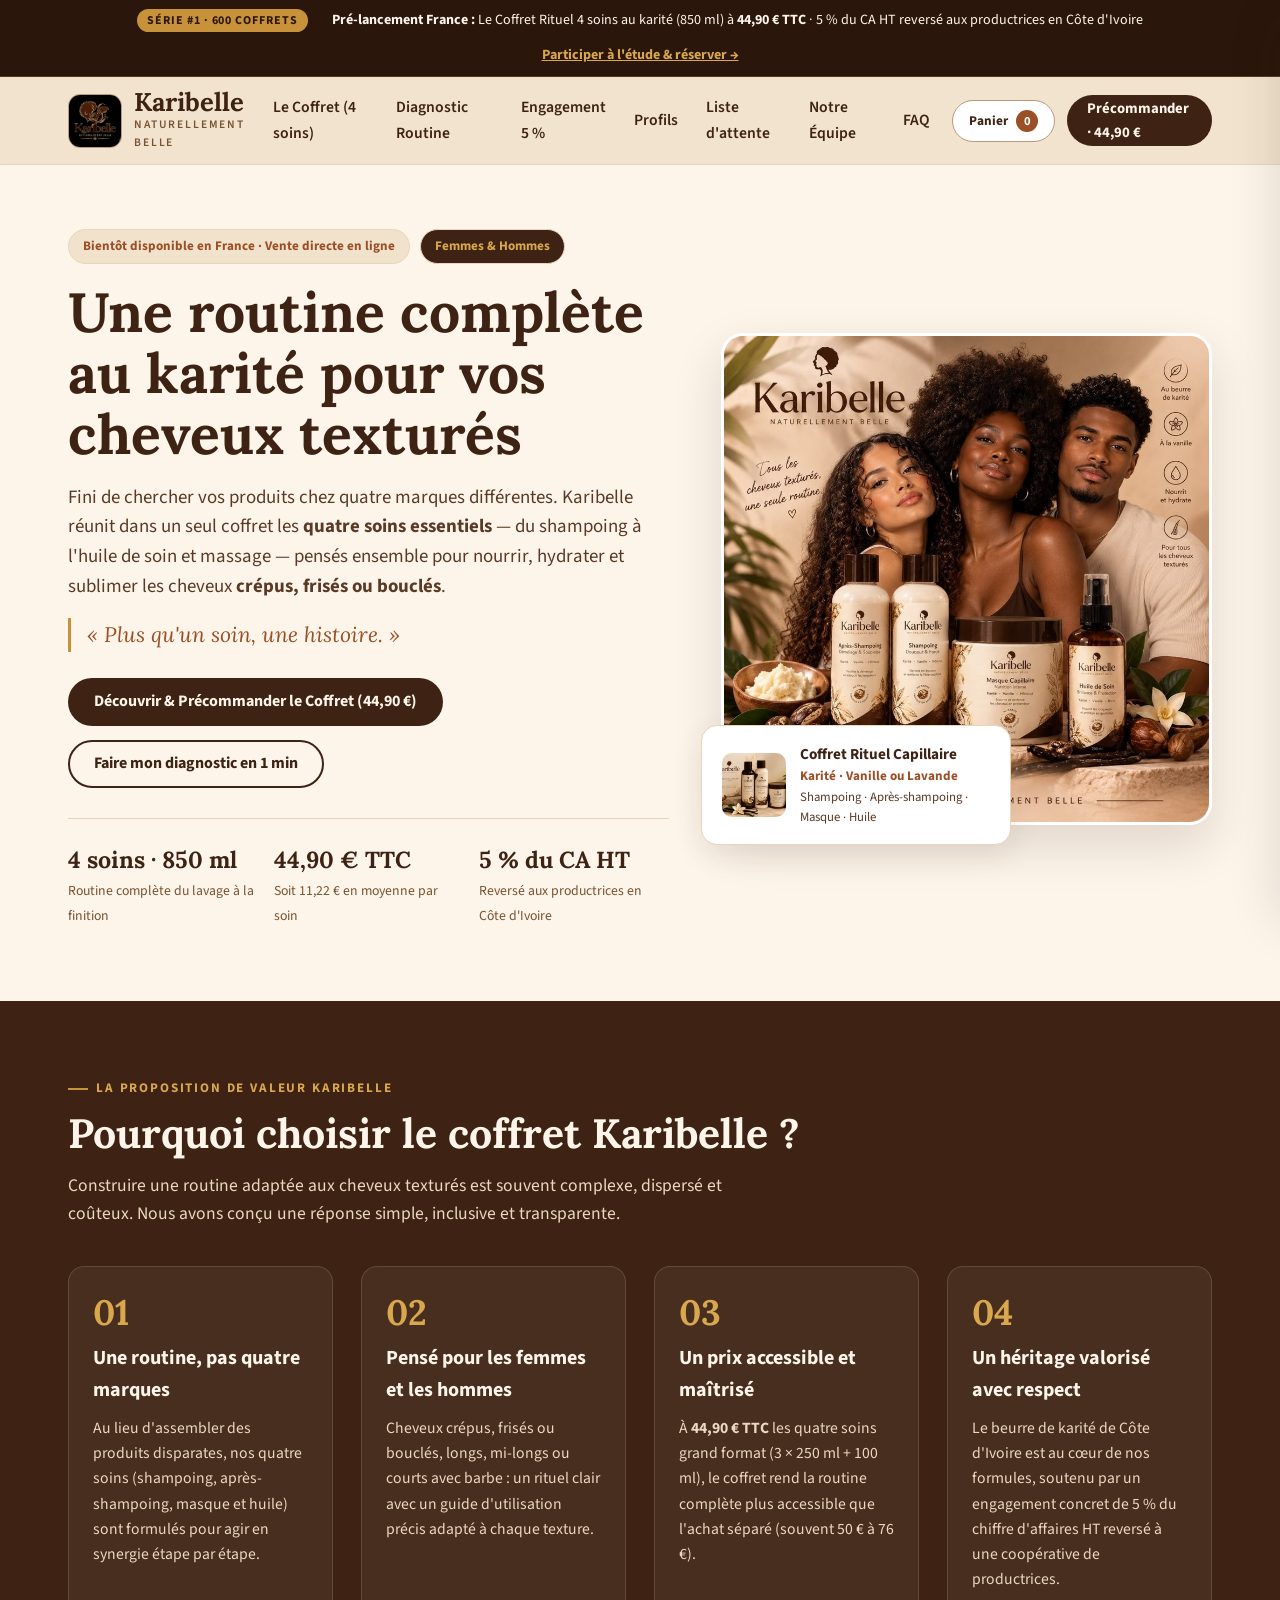
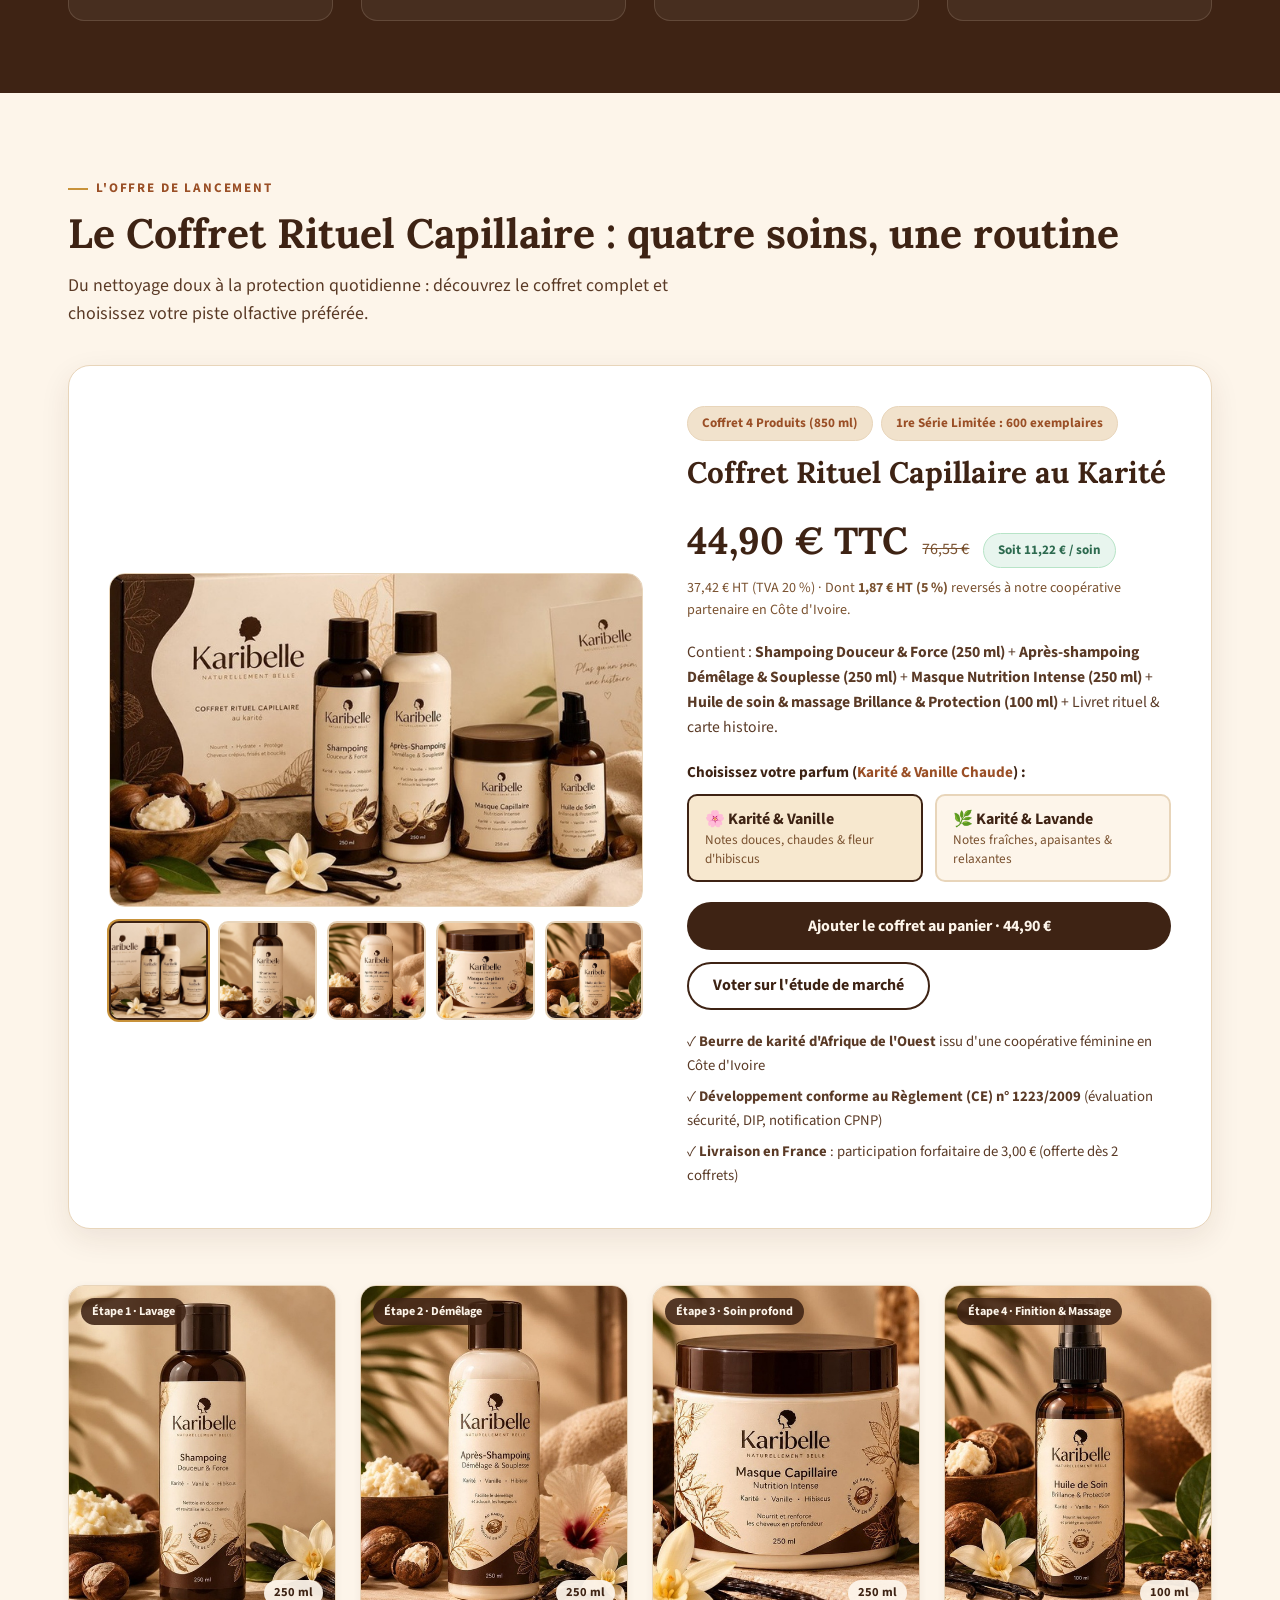
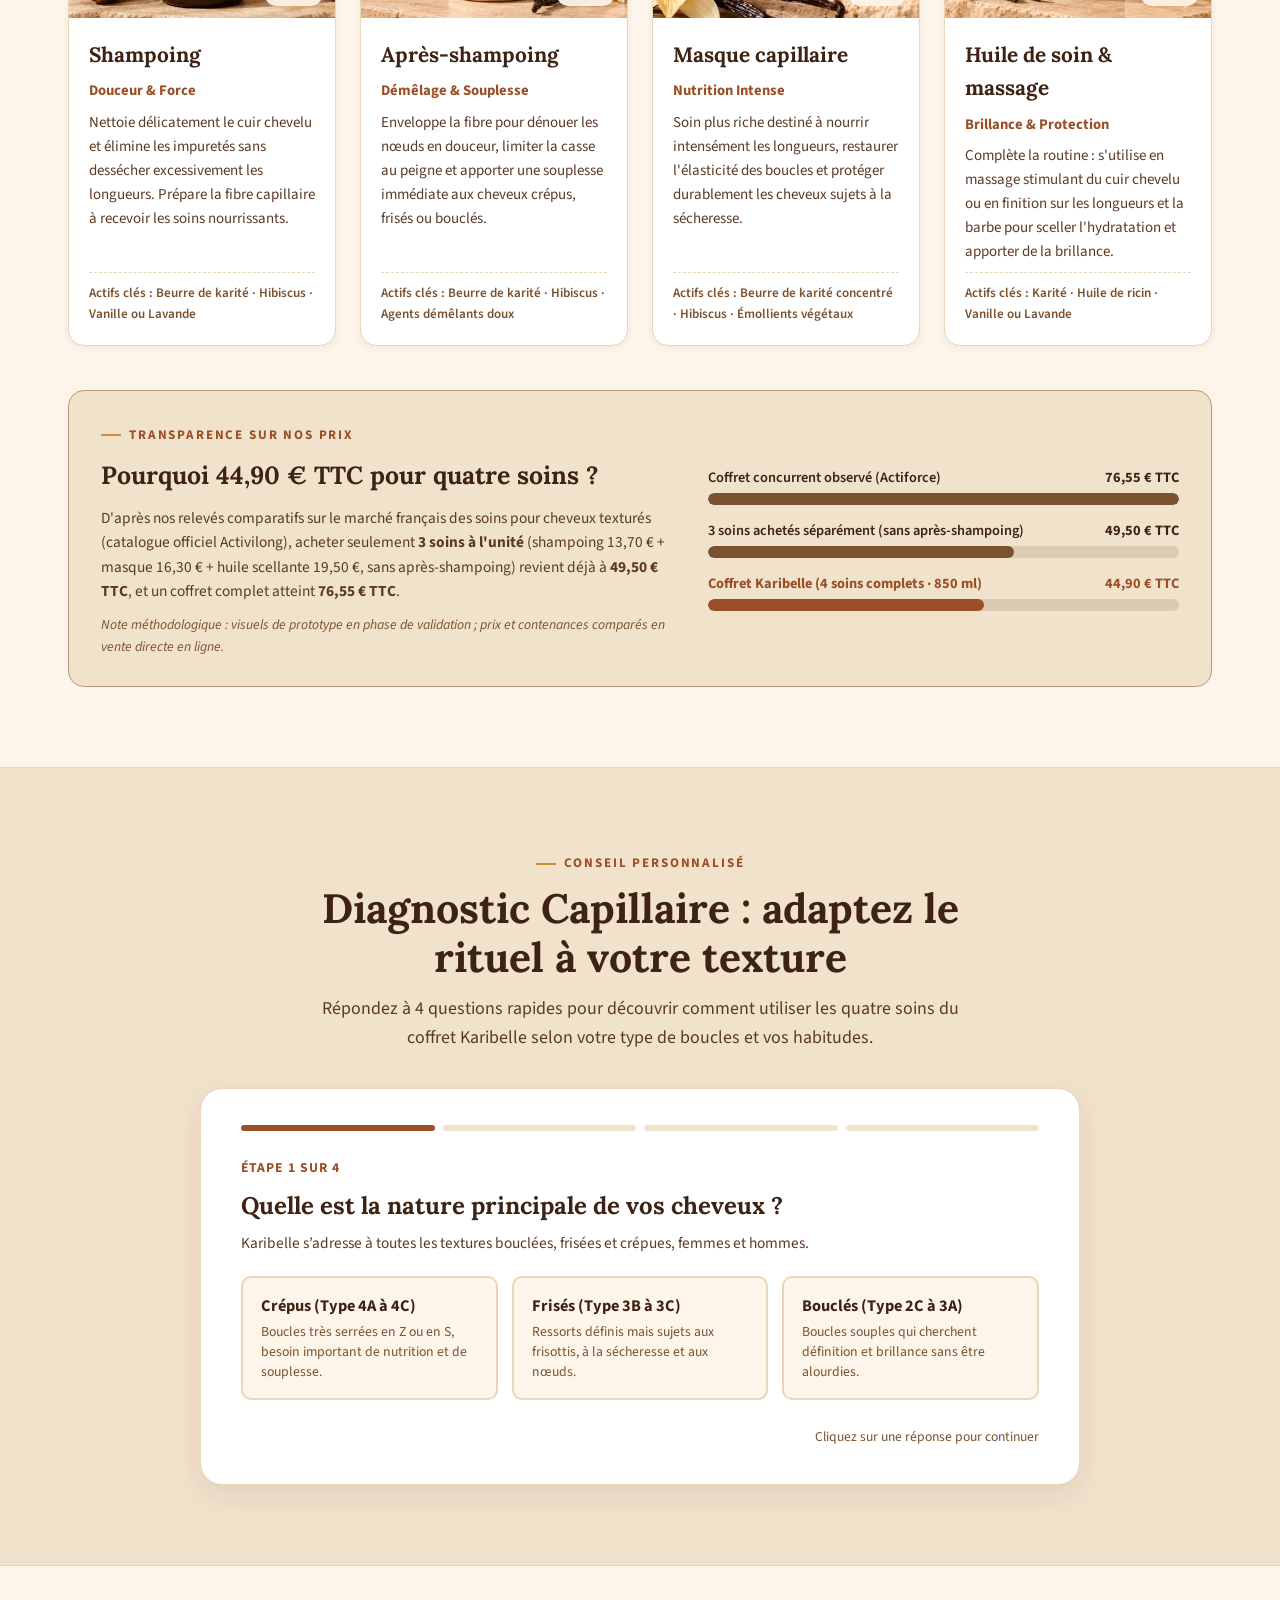
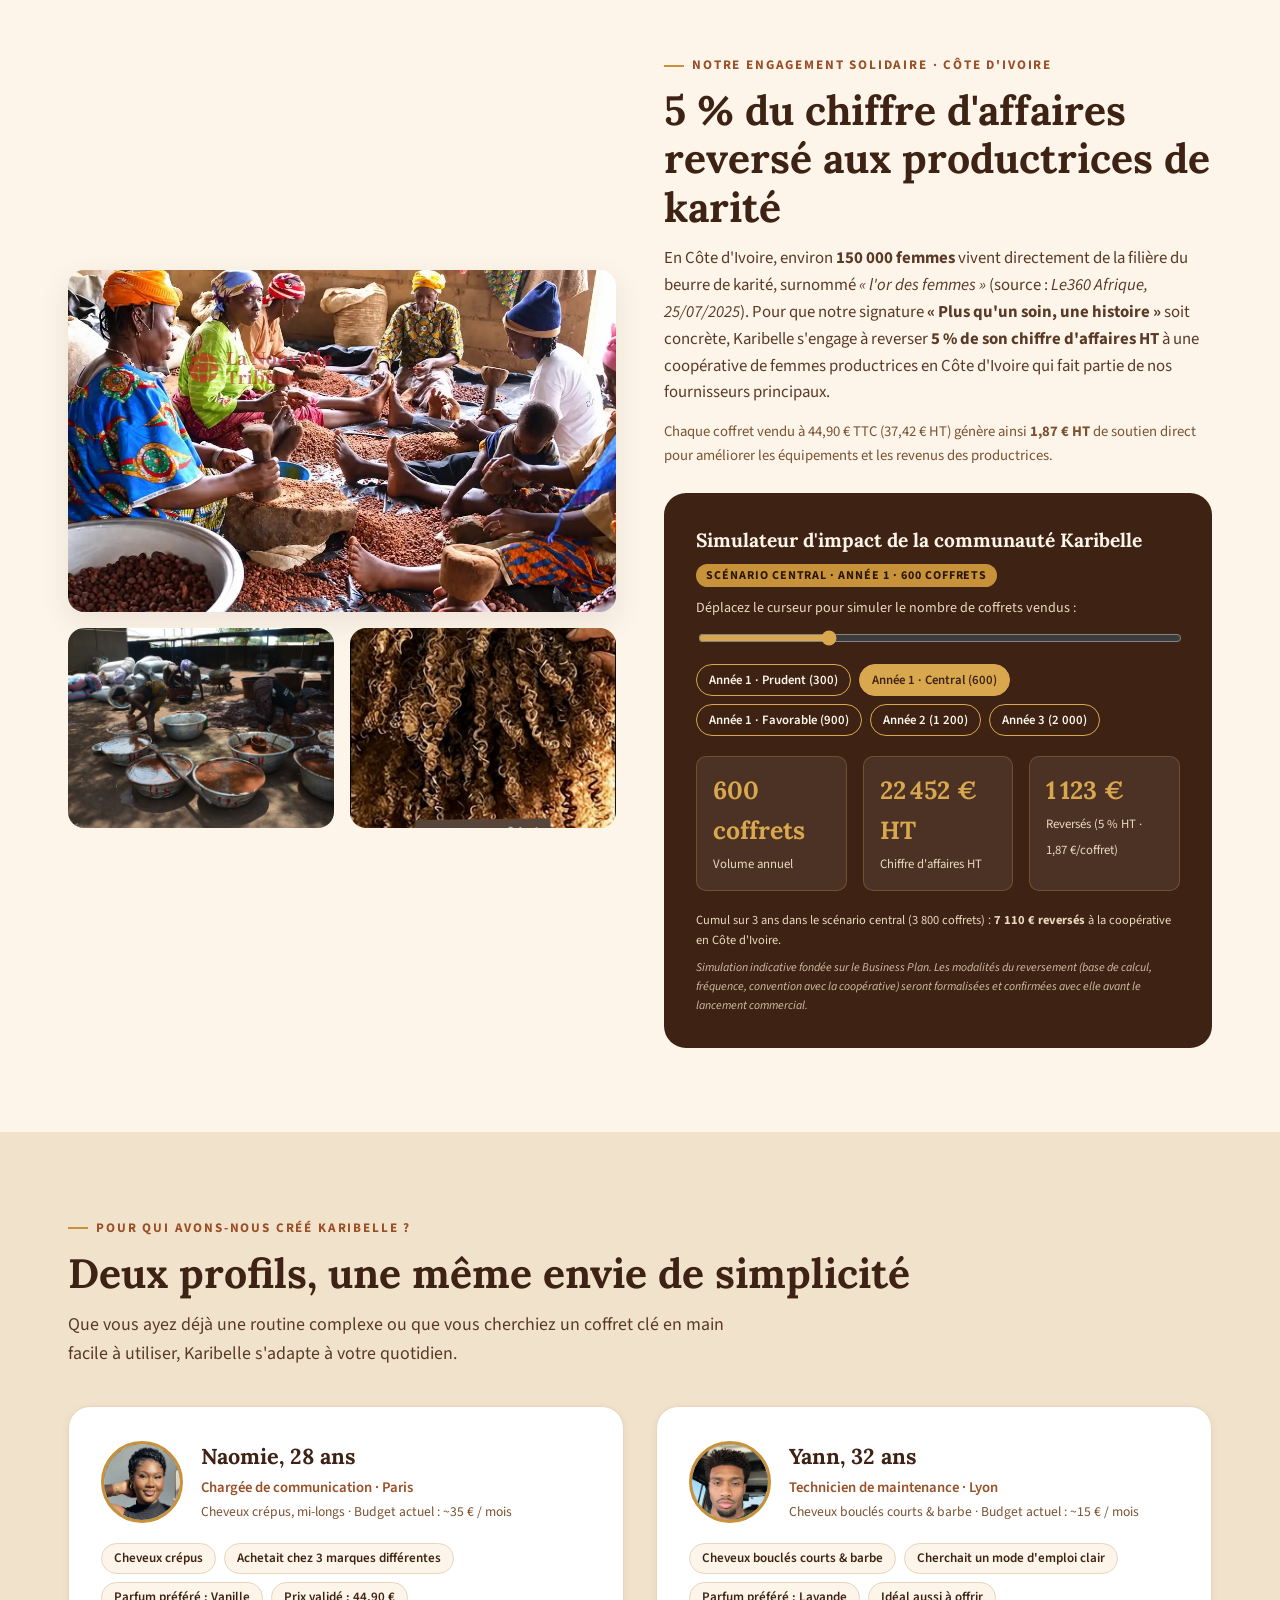
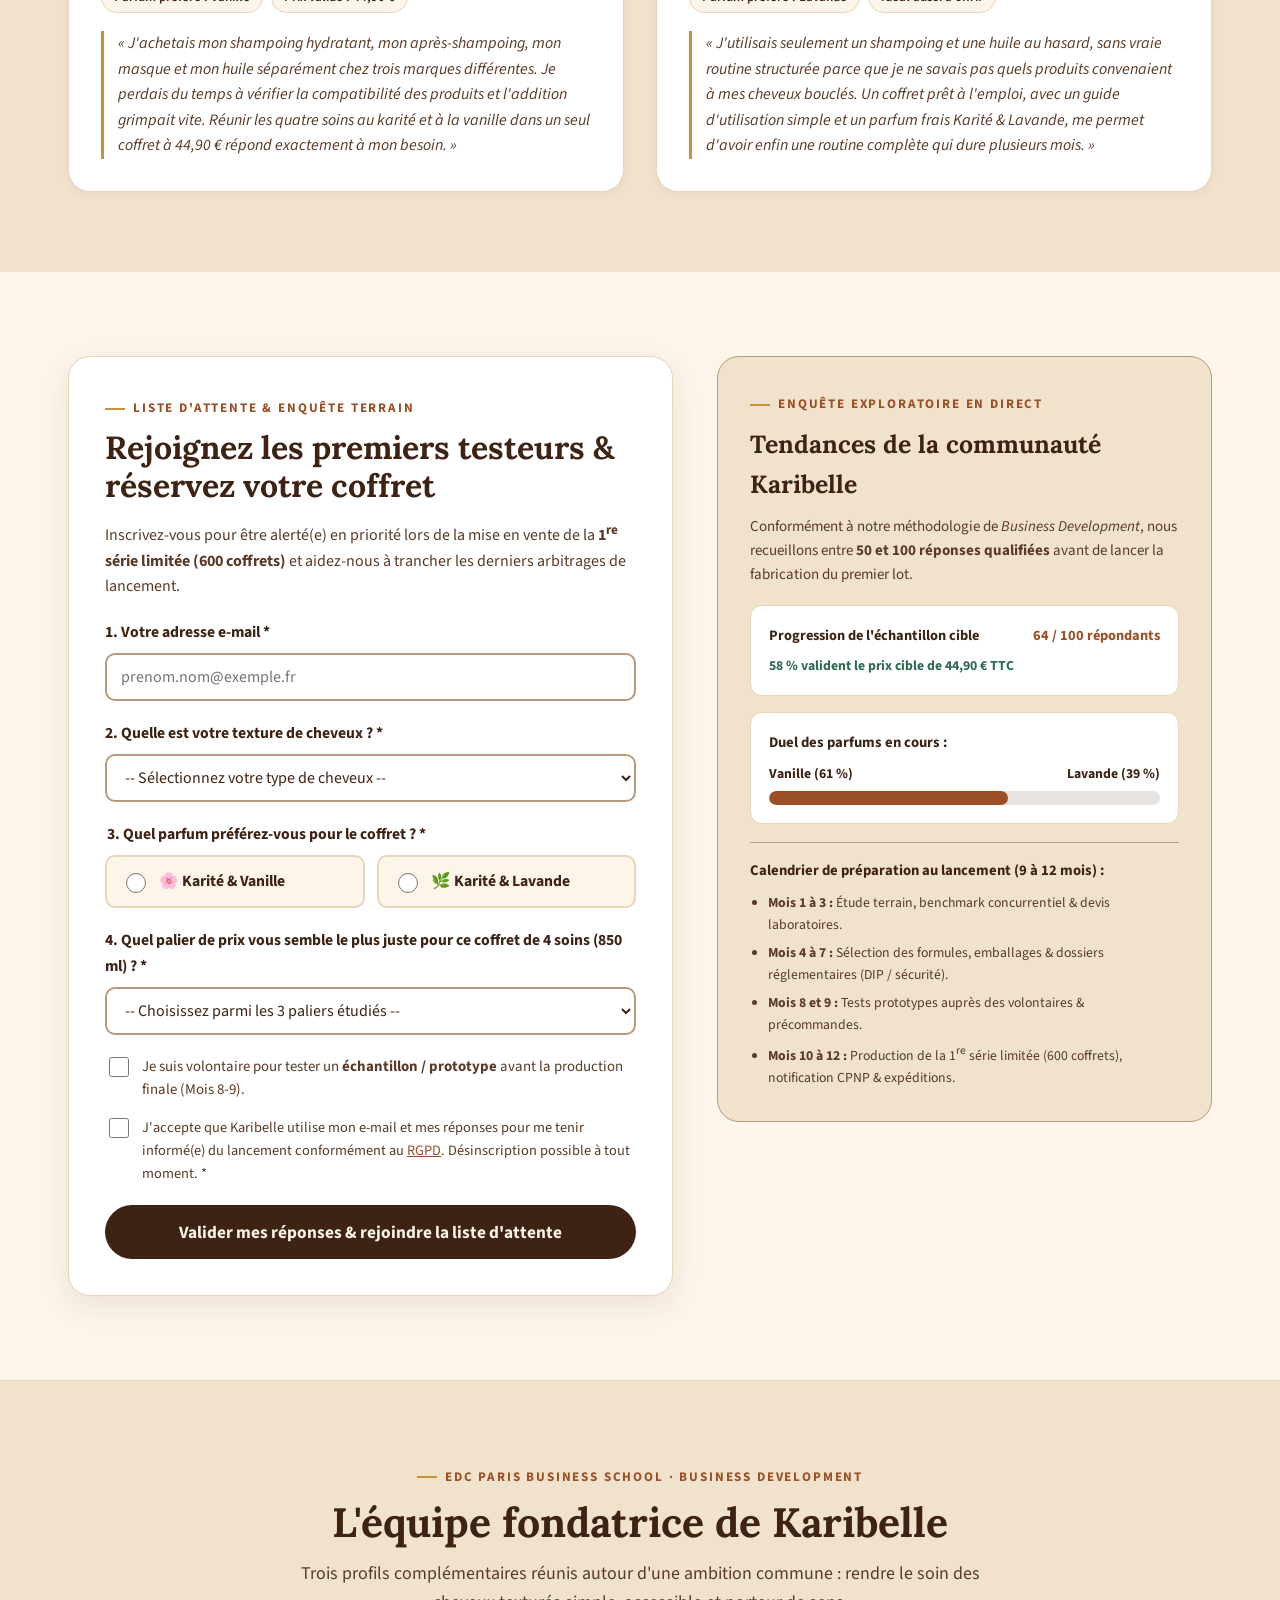
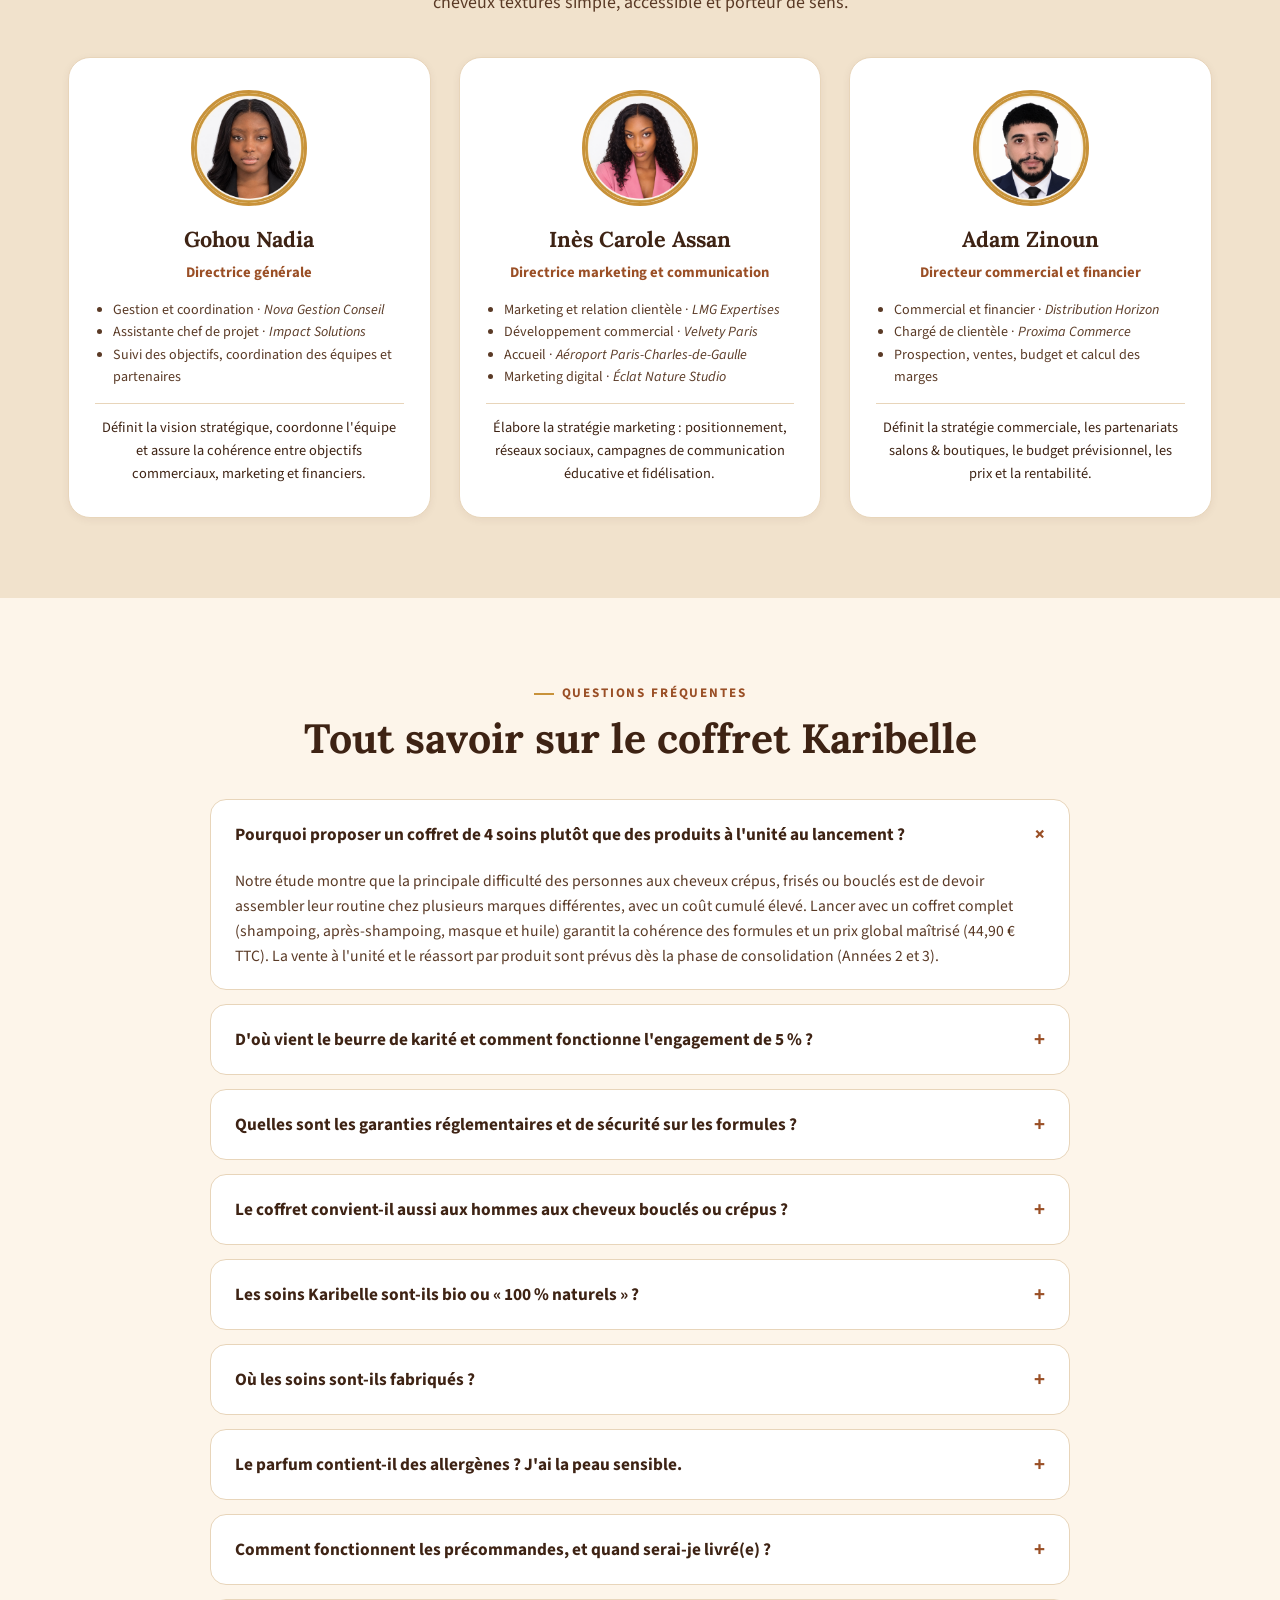
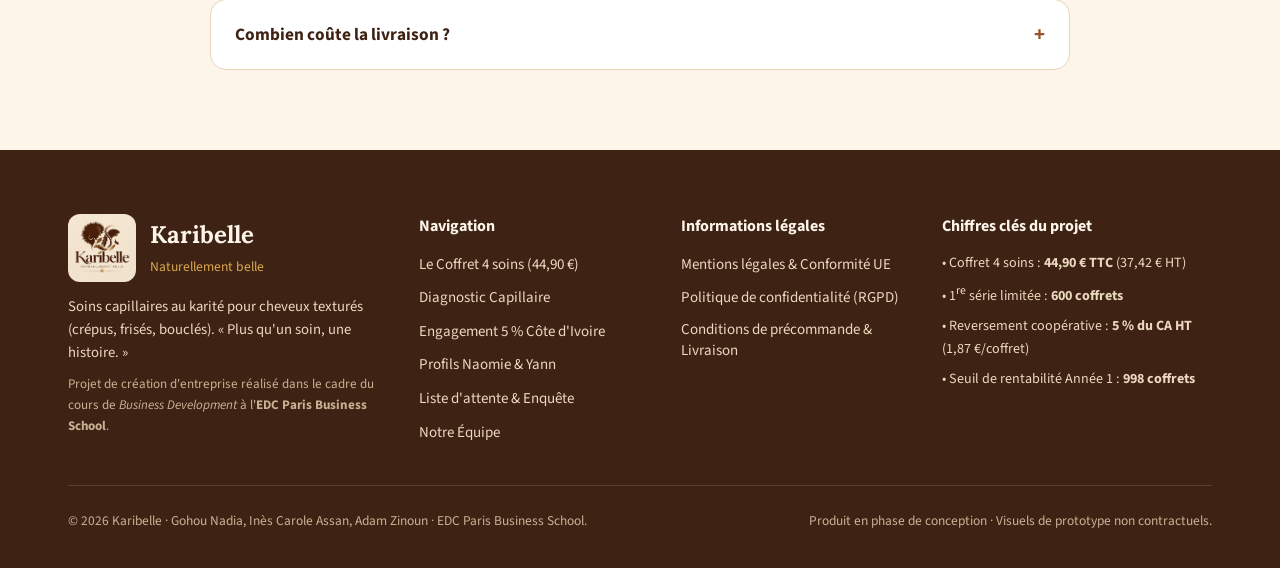
==== index.html @ 46789af8 "feat: site e-commerce Karibelle, coordination multi-agents (AGENTS/CLAUDE/FREEBUFF) et documents sou" ====
<!DOCTYPE html>
<html lang="fr">
<head>
  <meta charset="utf-8">
  <meta name="viewport" content="width=device-width, initial-scale=1.0">
  <title>Karibelle — Naturellement belle | Coffret de 4 soins capillaires au karité</title>
  <meta name="description" content="Karibelle propose une routine complète de quatre soins au beurre de karité d'Afrique de l'Ouest pour cheveux crépus, frisés ou bouclés, femmes et hommes. 5 % du CA reversé aux productrices en Côte d'Ivoire.">
  <link rel="preconnect" href="https://fonts.googleapis.com">
  <link rel="preconnect" href="https://fonts.gstatic.com" crossorigin>
  <link rel="stylesheet" href="https://fonts.googleapis.com/css2?family=Lora:ital,wght@0,500;0,600;0,700;1,500&family=Source+Sans+3:wght@400;600;700&display=swap">
  <link rel="stylesheet" href="css/styles.css">
</head>
<body>

  <!-- ========================================================================
       [AGENT: ANTIGRAVITY] — Bandeau d'annonce & Header Navigation
       ======================================================================== -->
  <div class="announcement-bar" role="region" aria-label="Annonce de lancement">
    <div class="announcement-bar__inner">
      <span class="announcement-badge">Série #1 · 600 Coffrets</span>
      <span><strong>Pré-lancement France :</strong> Le Coffret Rituel 4 soins au karité (850 ml) à <strong>44,90 € TTC</strong> · 5 % du CA HT reversé aux productrices en Côte d'Ivoire</span>
      <a href="#liste" style="color:#D9A74E;font-weight:700;text-decoration:underline">Participer à l'étude &amp; réserver →</a>
    </div>
  </div>

  <header class="site-header">
    <div class="site-header__inner">
      <a href="#" class="brand-logo" aria-label="Karibelle - Accueil">
        <img src="assets/logo-karibelle.png" alt="Logo Karibelle - Naturellement belle" class="brand-logo__img">
        <div class="brand-logo__text">
          <span class="brand-logo__name">Karibelle</span>
          <span class="brand-logo__tagline">Naturellement belle</span>
        </div>
      </a>

      <nav class="main-nav" aria-label="Navigation principale">
        <a href="#coffret" class="main-nav__link">Le Coffret (4 soins)</a>
        <a href="#diagnostic" class="main-nav__link">Diagnostic Routine</a>
        <a href="#engagement" class="main-nav__link">Engagement 5 %</a>
        <a href="#temoignages" class="main-nav__link">Profils</a>
        <a href="#liste" class="main-nav__link">Liste d'attente</a>
        <a href="#equipe" class="main-nav__link">Notre Équipe</a>
        <a href="#faq" class="main-nav__link">FAQ</a>
      </nav>

      <div class="header-actions">
        <button type="button" id="open-cart-btn" class="cart-trigger-btn" aria-label="Ouvrir le panier de précommande">
          <span>Panier</span>
          <span id="cart-count-badge" class="cart-count-badge">0</span>
        </button>
        <a href="#coffret" class="btn btn--primary btn--sm">Précommander · 44,90 €</a>
      </div>
    </div>
  </header>

  <main>
    <!-- ======================================================================
         [AGENT: ANTIGRAVITY] — Hero Section
         ====================================================================== -->
    <section class="hero">
      <div class="container">
        <div class="hero__grid">
          <div>
            <div class="hero__badges">
              <span class="pill-badge">Bientôt disponible en France · Vente directe en ligne</span>
              <span class="pill-badge pill-badge--solid">Femmes &amp; Hommes</span>
            </div>
            <h1 class="hero__title">Une routine complète au karité pour vos cheveux texturés</h1>
            <p class="hero__lead">
              Fini de chercher vos produits chez quatre marques différentes. Karibelle réunit dans un seul coffret les
              <strong>quatre soins essentiels</strong> — du shampoing à l'huile de soin et massage — pensés ensemble pour nourrir,
              hydrater et sublimer les cheveux <strong>crépus, frisés ou bouclés</strong>.
            </p>
            <blockquote class="hero__quote">
              « Plus qu'un soin, une histoire. »
            </blockquote>
            <div class="hero__cta-group">
              <a href="#coffret" class="btn btn--primary">Découvrir &amp; Précommander le Coffret (44,90 €)</a>
              <a href="#diagnostic" class="btn btn--outline">Faire mon diagnostic en 1 min</a>
            </div>
            <div class="hero__highlights">
              <div>
                <span class="hero__stat-val">4 soins · 850 ml</span>
                <span class="hero__stat-label">Routine complète du lavage à la finition</span>
              </div>
              <div>
                <span class="hero__stat-val">44,90 € TTC</span>
                <span class="hero__stat-label">Soit 11,22 € en moyenne par soin</span>
              </div>
              <div>
                <span class="hero__stat-val">5 % du CA HT</span>
                <span class="hero__stat-label">Reversé aux productrices en Côte d'Ivoire</span>
              </div>
            </div>
          </div>

          <div class="hero__visual">
            <img src="assets/hero-karibelle.jpg" alt="Trois personnes aux cheveux texturés devant les quatre soins du coffret Karibelle" class="hero__main-img">
            <div class="hero__floating-card">
              <img src="assets/coffret-complet.jpg" alt="Coffret Rituel Capillaire Karibelle">
              <div>
                <strong style="display:block;font-size:0.95rem;color:#3E2314">Coffret Rituel Capillaire</strong>
                <span style="display:block;font-size:0.82rem;color:#9A4F26;font-weight:700">Karité · Vanille ou Lavande</span>
                <span style="display:block;font-size:0.8rem;color:#5A3A26">Shampoing · Après-shampoing · Masque · Huile</span>
              </div>
            </div>
          </div>
        </div>
      </div>
    </section>

    <!-- ======================================================================
         [AGENT: ANTIGRAVITY] — Pourquoi Karibelle (4 Piliers de Valeur)
         ====================================================================== -->
    <section class="pillars-section" aria-labelledby="pillars-heading">
      <div class="container">
        <span class="section-tag">La proposition de valeur Karibelle</span>
        <h2 id="pillars-heading" class="section-title">Pourquoi choisir le coffret Karibelle ?</h2>
        <p style="margin:0;color:#EBD9BF;font-size:1.1rem;max-width:700px">
          Construire une routine adaptée aux cheveux texturés est souvent complexe, dispersé et coûteux. Nous avons conçu une réponse simple, inclusive et transparente.
        </p>

        <div class="pillars-grid">
          <article class="pillar-card">
            <span class="pillar-card__num">01</span>
            <h3 class="pillar-card__title">Une routine, pas quatre marques</h3>
            <p class="pillar-card__text">
              Au lieu d'assembler des produits disparates, nos quatre soins (shampoing, après-shampoing, masque et huile) sont formulés pour agir en synergie étape par étape.
            </p>
          </article>

          <article class="pillar-card">
            <span class="pillar-card__num">02</span>
            <h3 class="pillar-card__title">Pensé pour les femmes et les hommes</h3>
            <p class="pillar-card__text">
              Cheveux crépus, frisés ou bouclés, longs, mi-longs ou courts avec barbe : un rituel clair avec un guide d'utilisation précis adapté à chaque texture.
            </p>
          </article>

          <article class="pillar-card">
            <span class="pillar-card__num">03</span>
            <h3 class="pillar-card__title">Un prix accessible et maîtrisé</h3>
            <p class="pillar-card__text">
              À <strong>44,90 € TTC</strong> les quatre soins grand format (3 × 250 ml + 100 ml), le coffret rend la routine complète plus accessible que l'achat séparé (souvent 50 € à 76 €).
            </p>
          </article>

          <article class="pillar-card">
            <span class="pillar-card__num">04</span>
            <h3 class="pillar-card__title">Un héritage valorisé avec respect</h3>
            <p class="pillar-card__text">
              Le beurre de karité de Côte d'Ivoire est au cœur de nos formules, soutenu par un engagement concret de 5 % du chiffre d'affaires HT reversé à une coopérative de productrices.
            </p>
          </article>
        </div>
      </div>
    </section>

    <!-- ======================================================================
         [AGENT: ANTIGRAVITY] — Section E-Commerce : Le Coffret & Les 4 Soins
         ====================================================================== -->
    <section id="coffret" class="coffret-showcase" aria-labelledby="coffret-heading">
      <div class="container">
        <div style="margin-bottom:36px">
          <span class="section-tag">L'offre de lancement</span>
          <h2 id="coffret-heading" class="section-title">Le Coffret Rituel Capillaire : quatre soins, une routine</h2>
          <p class="section-subtitle">
            Du nettoyage doux à la protection quotidienne : découvrez le coffret complet et choisissez votre piste olfactive préférée.
          </p>
        </div>

        <!-- Fiche d'achat interactive du Coffret -->
        <div class="coffret-hero-box">
          <div>
            <img id="coffret-main-image" src="assets/coffret-complet.jpg" alt="Coffret Rituel Capillaire Karibelle ouvert avec les 4 soins au karité" class="coffret-gallery__main">
            <div class="coffret-gallery__thumbs" aria-label="Galerie photos du coffret et des 4 soins">
              <button type="button" class="gallery-thumb is-active" data-full-src="assets/coffret-complet.jpg" data-full-alt="Coffret Rituel Capillaire Karibelle complet">
                <img src="assets/coffret-complet.jpg" alt="Miniature coffret complet">
              </button>
              <button type="button" class="gallery-thumb" data-full-src="assets/produit-shampoing.jpg" data-full-alt="1. Shampoing Douceur et Force 250 ml">
                <img src="assets/produit-shampoing.jpg" alt="Miniature Shampoing">
              </button>
              <button type="button" class="gallery-thumb" data-full-src="assets/produit-apres-shampoing.jpg" data-full-alt="2. Après-shampoing Démêlage et Souplesse 250 ml">
                <img src="assets/produit-apres-shampoing.jpg" alt="Miniature Après-shampoing">
              </button>
              <button type="button" class="gallery-thumb" data-full-src="assets/produit-masque.jpg" data-full-alt="3. Masque Capillaire Nutrition Intense 250 ml">
                <img src="assets/produit-masque.jpg" alt="Miniature Masque">
              </button>
              <button type="button" class="gallery-thumb" data-full-src="assets/produit-huile.jpg" data-full-alt="4. Huile de Soin et Massage Brillance et Protection 100 ml">
                <img src="assets/produit-huile.jpg" alt="Miniature Huile de soin">
              </button>
            </div>
          </div>

          <div class="coffret-buy-panel">
            <div style="display:flex;flex-wrap:wrap;gap:8px;margin-bottom:8px">
              <span class="pill-badge">Coffret 4 Produits (850 ml)</span>
              <span class="pill-badge">1re Série Limitée : 600 exemplaires</span>
            </div>
            <h3 style="margin:0;font-family:var(--font-serif);font-size:1.85rem;color:var(--cacao-dark)">
              Coffret Rituel Capillaire au Karité
            </h3>
            <div class="coffret-buy-panel__price-row">
              <span class="price-current">44,90 € TTC</span>
              <span class="price-compare" title="Prix moyen observé chez la concurrence pour un coffret équivalent">76,55 €</span>
              <span class="pill-badge" style="background:#E8F5EE;color:#2D6A4F;border-color:#B7E4C7">Soit 11,22 € / soin</span>
            </div>
            <div class="price-ht-note">
              37,42 € HT (TVA 20 %) · Dont <strong>1,87 € HT (5 %)</strong> reversés à notre coopérative partenaire en Côte d'Ivoire.
            </div>

            <p style="margin:0 0 14px;color:var(--cacao-medium);font-size:0.98rem">
              Contient : <strong>Shampoing Douceur &amp; Force (250 ml)</strong> + <strong>Après-shampoing Démêlage &amp; Souplesse (250 ml)</strong> +
              <strong>Masque Nutrition Intense (250 ml)</strong> + <strong>Huile de soin &amp; massage Brillance &amp; Protection (100 ml)</strong> + Livret rituel &amp; carte histoire.
            </p>

            <div class="scent-selector">
              <span class="scent-selector__label">
                Choisissez votre parfum (<span id="selected-scent-display" style="color:var(--terracotta)">Karité &amp; Vanille Chaude</span>) :
              </span>
              <div class="scent-options">
                <button type="button" class="scent-option-btn is-selected" data-scent="vanille" aria-pressed="true">
                  <span class="scent-option-btn__title">🌸 Karité &amp; Vanille</span>
                  <span class="scent-option-btn__sub">Notes douces, chaudes &amp; fleur d'hibiscus</span>
                </button>
                <button type="button" class="scent-option-btn" data-scent="lavande" aria-pressed="false">
                  <span class="scent-option-btn__title">🌿 Karité &amp; Lavande</span>
                  <span class="scent-option-btn__sub">Notes fraîches, apaisantes &amp; relaxantes</span>
                </button>
              </div>
            </div>

            <div style="display:flex;flex-wrap:wrap;gap:12px;margin-top:20px">
              <button type="button" id="add-coffret-btn" class="btn btn--primary" style="flex:1;min-width:240px">
                Ajouter le coffret au panier · 44,90 €
              </button>
              <a href="#liste" class="btn btn--outline">Voter sur l'étude de marché</a>
            </div>

            <ul class="coffret-guarantees">
              <li>✓ <strong>Beurre de karité d'Afrique de l'Ouest</strong> issu d'une coopérative féminine en Côte d'Ivoire</li>
              <li>✓ <strong>Développement conforme au Règlement (CE) n° 1223/2009</strong> (évaluation sécurité, DIP, notification CPNP)</li>
              <li>✓ <strong>Livraison en France</strong> : participation forfaitaire de 3,00 € (offerte dès 2 coffrets)</li>
            </ul>
          </div>
        </div>

        <!-- Les 4 soins détaillés -->
        <div class="products-grid">
          <article class="product-card">
            <div class="product-card__img-wrap">
              <span class="product-card__step-badge">Étape 1 · Lavage</span>
              <img src="assets/produit-shampoing.jpg" alt="Shampoing Douceur et Force Karibelle, 250 ml">
              <span class="product-card__volume">250 ml</span>
            </div>
            <div class="product-card__body">
              <h3 class="product-card__title">Shampoing</h3>
              <span class="product-card__subtitle">Douceur &amp; Force</span>
              <p class="product-card__desc">
                Nettoie délicatement le cuir chevelu et élimine les impuretés sans dessécher excessivement les longueurs. Prépare la fibre capillaire à recevoir les soins nourrissants.
              </p>
              <div class="product-card__actives">
                Actifs clés : Beurre de karité · Hibiscus · Vanille ou Lavande
              </div>
            </div>
          </article>

          <article class="product-card">
            <div class="product-card__img-wrap">
              <span class="product-card__step-badge">Étape 2 · Démêlage</span>
              <img src="assets/produit-apres-shampoing.jpg" alt="Après-shampoing Démêlage et Souplesse Karibelle, 250 ml">
              <span class="product-card__volume">250 ml</span>
            </div>
            <div class="product-card__body">
              <h3 class="product-card__title">Après-shampoing</h3>
              <span class="product-card__subtitle">Démêlage &amp; Souplesse</span>
              <p class="product-card__desc">
                Enveloppe la fibre pour dénouer les nœuds en douceur, limiter la casse au peigne et apporter une souplesse immédiate aux cheveux crépus, frisés ou bouclés.
              </p>
              <div class="product-card__actives">
                Actifs clés : Beurre de karité · Hibiscus · Agents démêlants doux
              </div>
            </div>
          </article>

          <article class="product-card">
            <div class="product-card__img-wrap">
              <span class="product-card__step-badge">Étape 3 · Soin profond</span>
              <img src="assets/produit-masque.jpg" alt="Masque Capillaire Nutrition Intense Karibelle, 250 ml">
              <span class="product-card__volume">250 ml</span>
            </div>
            <div class="product-card__body">
              <h3 class="product-card__title">Masque capillaire</h3>
              <span class="product-card__subtitle">Nutrition Intense</span>
              <p class="product-card__desc">
                Soin plus riche destiné à nourrir intensément les longueurs, restaurer l'élasticité des boucles et protéger durablement les cheveux sujets à la sécheresse.
              </p>
              <div class="product-card__actives">
                Actifs clés : Beurre de karité concentré · Hibiscus · Émollients végétaux
              </div>
            </div>
          </article>

          <article class="product-card">
            <div class="product-card__img-wrap">
              <span class="product-card__step-badge">Étape 4 · Finition &amp; Massage</span>
              <img src="assets/produit-huile.jpg" alt="Huile de soin et massage Brillance et Protection Karibelle, 100 ml">
              <span class="product-card__volume">100 ml</span>
            </div>
            <div class="product-card__body">
              <h3 class="product-card__title">Huile de soin &amp; massage</h3>
              <span class="product-card__subtitle">Brillance &amp; Protection</span>
              <p class="product-card__desc">
                Complète la routine : s'utilise en massage stimulant du cuir chevelu ou en finition sur les longueurs et la barbe pour sceller l'hydratation et apporter de la brillance.
              </p>
              <div class="product-card__actives">
                Actifs clés : Karité · Huile de ricin · Vanille ou Lavande
              </div>
            </div>
          </article>
        </div>

        <!-- Comparateur de prix transparent (Section 2.4 du Business Plan) -->
        <div class="benchmark-box">
          <div>
            <span class="section-tag">Transparence sur nos prix</span>
            <h3 style="margin:0 0 10px;font-family:var(--font-serif);font-size:1.55rem;color:var(--cacao-dark)">
              Pourquoi 44,90 € TTC pour quatre soins ?
            </h3>
            <p style="margin:0 0 10px;color:var(--cacao-medium);font-size:0.96rem">
              D'après nos relevés comparatifs sur le marché français des soins pour cheveux texturés (catalogue officiel Activilong),
              acheter seulement <strong>3 soins à l'unité</strong> (shampoing 13,70 € + masque 16,30 € + huile scellante 19,50 €, sans après-shampoing) revient déjà à <strong>49,50 € TTC</strong>, et un coffret complet atteint <strong>76,55 € TTC</strong>.
            </p>
            <p style="margin:0;color:var(--cacao-muted);font-size:0.86rem">
              <em>Note méthodologique : visuels de prototype en phase de validation ; prix et contenances comparés en vente directe en ligne.</em>
            </p>
          </div>

          <div class="benchmark-bars" aria-label="Comparaison des prix relevés en euros TTC">
            <div class="benchmark-bar-item">
              <div class="benchmark-bar-header">
                <span>Coffret concurrent observé (Actiforce)</span>
                <strong>76,55 € TTC</strong>
              </div>
              <div class="benchmark-track">
                <div class="benchmark-fill" style="width:100%"></div>
              </div>
            </div>

            <div class="benchmark-bar-item">
              <div class="benchmark-bar-header">
                <span>3 soins achetés séparément (sans après-shampoing)</span>
                <strong>49,50 € TTC</strong>
              </div>
              <div class="benchmark-track">
                <div class="benchmark-fill" style="width:65%"></div>
              </div>
            </div>

            <div class="benchmark-bar-item">
              <div class="benchmark-bar-header" style="color:var(--terracotta)">
                <span><strong>Coffret Karibelle (4 soins complets · 850 ml)</strong></span>
                <strong>44,90 € TTC</strong>
              </div>
              <div class="benchmark-track">
                <div class="benchmark-fill benchmark-fill--karibelle" style="width:58.6%"></div>
              </div>
            </div>
          </div>
        </div>
      </div>
    </section>

    <!-- ======================================================================
         [AGENT: CLAUDE] — Section Diagnostic Capillaire Interactif
         ====================================================================== -->
    <section id="diagnostic" class="diagnostic-section" aria-labelledby="diagnostic-heading">
      <div class="container">
        <div style="text-align:center;max-width:720px;margin:0 auto">
          <span class="section-tag">Conseil personnalisé</span>
          <h2 id="diagnostic-heading" class="section-title">Diagnostic Capillaire : adaptez le rituel à votre texture</h2>
          <p class="section-subtitle" style="margin:0 auto">
            Répondez à 4 questions rapides pour découvrir comment utiliser les quatre soins du coffret Karibelle selon votre type de boucles et vos habitudes.
          </p>
        </div>

        <div id="diagnostic-quiz" class="quiz-card">
          <div id="diagnostic-quiz-progress" class="quiz-progress" aria-hidden="true"></div>
          <div id="diagnostic-quiz-body" aria-live="polite"></div>
        </div>
      </div>
    </section>

    <!-- ======================================================================
         [AGENT: CLAUDE] — Section Engagement 5 % Côte d'Ivoire & Simulateur
         ====================================================================== -->
    <section id="engagement" class="engagement-section" aria-labelledby="engagement-heading">
      <div class="container">
        <div class="engagement-grid">
          <div class="engagement-photos">
            <img src="assets/cooperative-karite-ci.jpg" alt="Productrices de beurre de karité en Côte d'Ivoire travaillant les noix de karité">
            <img src="assets/cooperative-atelier-ci.jpg" alt="Préparation traditionnelle du beurre de karité en coopérative en Côte d'Ivoire">
            <img src="assets/texture-cheveux-crepus.jpg" alt="Cheveux crépus et frisés nourris au beurre de karité">
          </div>

          <div>
            <span class="section-tag">Notre engagement solidaire · Côte d'Ivoire</span>
            <h2 id="engagement-heading" class="section-title">5 % du chiffre d'affaires reversé aux productrices de karité</h2>
            <p style="margin:0 0 14px;color:var(--cacao-medium);font-size:1.05rem">
              En Côte d'Ivoire, environ <strong>150 000 femmes</strong> vivent directement de la filière du beurre de karité, surnommé
              <em>« l'or des femmes »</em> (source : <em>Le360 Afrique, 25/07/2025</em>). Pour que notre signature
              <strong>« Plus qu'un soin, une histoire »</strong> soit concrète, Karibelle s'engage à reverser <strong>5 % de son chiffre d'affaires HT</strong>
              à une coopérative de femmes productrices en Côte d'Ivoire qui fait partie de nos fournisseurs principaux.
            </p>
            <p style="margin:0;color:var(--cacao-muted);font-size:0.92rem">
              Chaque coffret vendu à 44,90 € TTC (37,42 € HT) génère ainsi <strong>1,87 € HT</strong> de soutien direct pour améliorer les équipements et les revenus des productrices.
            </p>

            <!-- Simulateur d'impact transparent (Section 4.2 bis du Business Plan) -->
            <div class="impact-simulator" aria-label="Simulateur d'impact financier pour la coopérative">
              <div style="display:flex;justify-content:space-between;align-items:center;flex-wrap:wrap;gap:8px;margin-bottom:10px">
                <strong style="font-family:var(--font-serif);font-size:1.2rem;color:var(--bg-cream)">
                  Simulateur d'impact de la communauté Karibelle
                </strong>
                <span id="impact-milestone-label" class="announcement-badge">Jalon Scénario Central Année 1 (600 coffrets)</span>
              </div>

              <label for="impact-coffrets-slider" style="display:block;font-size:0.88rem;color:#EBD9BF;margin-bottom:8px">
                Déplacez le curseur pour simuler le nombre de coffrets vendus :
              </label>
              <input
                type="range"
                id="impact-coffrets-slider"
                class="impact-slider-input"
                min="100"
                max="2000"
                step="50"
                value="600"
              >

              <div class="impact-presets" role="group" aria-label="Scénarios du Business Plan">
                <button type="button" data-impact-preset="300" class="impact-preset-btn">Année 1 · Prudent (300)</button>
                <button type="button" data-impact-preset="600" class="impact-preset-btn">Année 1 · Central (600)</button>
                <button type="button" data-impact-preset="900" class="impact-preset-btn">Année 1 · Favorable (900)</button>
                <button type="button" data-impact-preset="1200" class="impact-preset-btn">Année 2 (1 200)</button>
                <button type="button" data-impact-preset="2000" class="impact-preset-btn">Année 3 (2 000)</button>
              </div>

              <div class="impact-kpis">
                <div class="impact-kpi-box">
                  <span id="impact-coffrets-val" class="impact-kpi-box__val">600 coffrets</span>
                  <span class="impact-kpi-box__lbl">Volume annuel</span>
                </div>
                <div class="impact-kpi-box">
                  <span id="impact-ca-val" class="impact-kpi-box__val">22 452 € HT</span>
                  <span class="impact-kpi-box__lbl">Chiffre d'affaires HT</span>
                </div>
                <div class="impact-kpi-box">
                  <span id="impact-reversement-val" class="impact-kpi-box__val">1 123 €</span>
                  <span class="impact-kpi-box__lbl">Reversés (5 % HT · 1,87 €/coffret)</span>
                </div>
              </div>

              <p style="margin:0;font-size:0.78rem;color:#EBD9BF">
                Cumul sur 3 ans dans le scénario central (3 800 coffrets) : <strong>7 110 € reversés</strong> à la coopérative en Côte d'Ivoire.
              </p>
              <p class="impact-caveat">
                Simulation indicative fondée sur le Business Plan. Les modalités du reversement (base de calcul, fréquence, convention avec la coopérative)
                seront formalisées et confirmées avec elle avant le lancement commercial.
              </p>
            </div>
          </div>
        </div>
      </div>
    </section>

    <!-- ======================================================================
         [AGENT: FREEBUFF] — Section Personas & Profils Cibles (BP Section 2.7)
         ====================================================================== -->
    <section id="temoignages" class="personas-section" aria-labelledby="personas-heading">
      <div class="container">
        <span class="section-tag">Pour qui avons-nous créé Karibelle ?</span>
        <h2 id="personas-heading" class="section-title">Deux profils, une même envie de simplicité</h2>
        <p class="section-subtitle">
          Que vous ayez déjà une routine complexe ou que vous cherchiez un coffret clé en main facile à utiliser, Karibelle s'adapte à votre quotidien.
        </p>

        <div class="personas-grid">
          <article class="persona-card">
            <div class="persona-card__header">
              <img src="assets/persona-naomie.png" alt="Portrait de Naomie, 28 ans, Paris" class="persona-card__avatar">
              <div class="persona-card__meta">
                <h3>Naomie, 28 ans</h3>
                <p>Chargée de communication · Paris</p>
                <span style="font-size:0.85rem;color:var(--cacao-muted)">Cheveux crépus, mi-longs · Budget actuel : ~35 € / mois</span>
              </div>
            </div>
            <div class="persona-tags">
              <span class="persona-tag">Cheveux crépus</span>
              <span class="persona-tag">Achetait chez 3 marques différentes</span>
              <span class="persona-tag">Parfum préféré : Vanille</span>
              <span class="persona-tag">Prix validé : 44,90 €</span>
            </div>
            <blockquote style="margin:0;font-style:italic;color:var(--cacao-medium);border-left:3px solid var(--gold-shea);padding-left:14px">
              « J'achetais mon shampoing hydratant, mon après-shampoing, mon masque et mon huile séparément chez trois marques différentes. Je perdais du temps à vérifier la compatibilité des produits et l'addition grimpait vite. Réunir les quatre soins au karité et à la vanille dans un seul coffret à 44,90 € répond exactement à mon besoin. »
            </blockquote>
          </article>

          <article class="persona-card">
            <div class="persona-card__header">
              <img src="assets/persona-yann.png" alt="Portrait de Yann, 32 ans, Lyon" class="persona-card__avatar">
              <div class="persona-card__meta">
                <h3>Yann, 32 ans</h3>
                <p>Technicien de maintenance · Lyon</p>
                <span style="font-size:0.85rem;color:var(--cacao-muted)">Cheveux bouclés courts &amp; barbe · Budget actuel : ~15 € / mois</span>
              </div>
            </div>
            <div class="persona-tags">
              <span class="persona-tag">Cheveux bouclés courts &amp; barbe</span>
              <span class="persona-tag">Cherchait un mode d'emploi clair</span>
              <span class="persona-tag">Parfum préféré : Lavande</span>
              <span class="persona-tag">Idéal aussi à offrir</span>
            </div>
            <blockquote style="margin:0;font-style:italic;color:var(--cacao-medium);border-left:3px solid var(--gold-shea);padding-left:14px">
              « J'utilisais seulement un shampoing et une huile au hasard, sans vraie routine structurée parce que je ne savais pas quels produits convenaient à mes cheveux bouclés. Un coffret prêt à l'emploi, avec un guide d'utilisation simple et un parfum frais Karité &amp; Lavande, me permet d'avoir enfin une routine complète qui dure plusieurs mois. »
            </blockquote>
          </article>
        </div>
      </div>
    </section>

    <!-- ======================================================================
         [AGENT: FREEBUFF] — Section Liste d'attente & Étude de Marché (corrigée)
         ====================================================================== -->
    <section id="liste" class="waitlist-section" aria-labelledby="waitlist-heading">
      <div class="container">
        <div class="waitlist-layout">
          <div class="waitlist-form-card">
            <span class="section-tag">Liste d'attente &amp; Enquête Terrain</span>
            <h2 id="waitlist-heading" class="section-title" style="font-size:2rem">
              Rejoignez les premiers testeurs &amp; réservez votre coffret
            </h2>
            <p style="margin:0 0 20px;color:var(--cacao-medium)">
              Inscrivez-vous pour être alerté(e) en priorité lors de la mise en vente de la <strong>1<sup>re</sup> série limitée (600 coffrets)</strong> et aidez-nous à trancher les derniers arbitrages de lancement.
            </p>

            <div id="preorder-prefill-notice" style="display:none;background:#E8F5EE;border:1px solid #2D6A4F;color:#1B4332;padding:12px 16px;border-radius:10px;margin-bottom:18px;font-size:0.92rem"></div>

            <form id="karibelle-waitlist-form">
              <div class="form-group">
                <label for="email">1. Votre adresse e-mail *</label>
                <input id="email" name="email" type="email" required placeholder="prenom.nom@exemple.fr" class="form-control">
              </div>

              <div class="form-group">
                <label for="texture">2. Quelle est votre texture de cheveux ? *</label>
                <select id="texture" name="texture" required class="form-control">
                  <option value="" disabled selected>-- Sélectionnez votre type de cheveux --</option>
                  <option value="Crépus">Cheveux crépus (Type 4)</option>
                  <option value="Frisés">Cheveux frisés (Type 3B / 3C)</option>
                  <option value="Bouclés">Cheveux bouclés (Type 2C / 3A)</option>
                  <option value="J'achète pour offrir à un proche">J'achète pour offrir à un proche</option>
                </select>
              </div>

              <fieldset class="form-group" style="border:0;padding:0;margin:0 0 20px">
                <legend style="margin-bottom:8px">3. Quel parfum préférez-vous pour le coffret ? *</legend>
                <div class="radio-cards-row">
                  <label class="radio-card-label">
                    <input type="radio" name="parfum" value="vanille" required style="width:20px;height:20px;accent-color:#3E2314">
                    <span>🌸 Karité &amp; Vanille</span>
                  </label>
                  <label class="radio-card-label">
                    <input type="radio" name="parfum" value="lavande" required style="width:20px;height:20px;accent-color:#3E2314">
                    <span>🌿 Karité &amp; Lavande</span>
                  </label>
                </div>
              </fieldset>

              <div class="form-group">
                <label for="prix">4. Quel palier de prix vous semble le plus juste pour ce coffret de 4 soins (850 ml) ? *</label>
                <select id="prix" name="prix" required class="form-control">
                  <option value="" disabled selected>-- Choisissez parmi les 3 paliers étudiés --</option>
                  <option value="39.90">39,90 € TTC (Offre découverte serrée)</option>
                  <option value="44.90">44,90 € TTC (Prix d'équilibre · 11,22 € par soin)</option>
                  <option value="49.90">49,90 € TTC (Soit toujours moins cher que 3 soins concurrents à l'unité)</option>
                </select>
              </div>

              <div class="form-group" style="margin-bottom:14px">
                <label style="display:flex;align-items:flex-start;gap:10px;font-weight:400;font-size:0.93rem;color:var(--cacao-medium);cursor:pointer">
                  <input type="checkbox" name="prototype" style="width:20px;height:20px;margin-top:2px;accent-color:#3E2314;flex-shrink:0">
                  <span>Je suis volontaire pour tester un <strong>échantillon / prototype</strong> avant la production finale (Mois 8-9).</span>
                </label>
              </div>

              <div class="form-group">
                <label style="display:flex;align-items:flex-start;gap:10px;font-weight:400;font-size:0.9rem;color:var(--cacao-medium);cursor:pointer">
                  <input type="checkbox" name="rgpd" required style="width:20px;height:20px;margin-top:2px;accent-color:#3E2314;flex-shrink:0">
                  <span>J'accepte que Karibelle utilise mon e-mail et mes réponses pour me tenir informé(e) du lancement conformément au <button type="button" data-legal-modal="rgpd" style="background:none;border:0;padding:0;color:var(--terracotta);text-decoration:underline;cursor:pointer;font-size:inherit">RGPD</button>. Désinscription possible à tout moment. *</span>
                </label>
              </div>

              <button type="submit" class="btn btn--primary" style="width:100%;min-height:54px;font-size:1.08rem">
                Valider mes réponses &amp; rejoindre la liste d'attente
              </button>
            </form>

            <div id="karibelle-waitlist-success" style="display:none;background:var(--bg-cream);border:2px solid var(--gold-shea);border-radius:16px;padding:28px;text-align:center" role="status">
              <span class="pill-badge pill-badge--solid" style="margin-bottom:12px">✓ Merci pour votre contribution !</span>
              <h3 style="margin:0 0 8px;font-family:var(--font-serif);font-size:1.6rem;color:var(--cacao-dark)">
                Bienvenue dans l'aventure Karibelle
              </h3>
              <p id="waitlist-user-summary" style="margin:0 0 14px;color:var(--cacao-medium);font-weight:600"></p>
              <p style="margin:0;font-size:0.92rem;color:var(--cacao-muted)">
                Vos réponses ont été ajoutées en direct au baromètre de l'enquête terrain ci-contre.
              </p>
            </div>
          </div>

          <!-- Baromètre temps réel de l'enquête terrain (BP Section 2.6) -->
          <aside class="community-pulse-card" aria-label="Résultats en direct de l'enquête terrain">
            <span class="section-tag">Enquête exploratoire en direct</span>
            <h3 style="margin:0 0 10px;font-family:var(--font-serif);font-size:1.55rem;color:var(--cacao-dark)">
              Tendances de la communauté Karibelle
            </h3>
            <p style="margin:0 0 18px;font-size:0.94rem;color:var(--cacao-medium)">
              Conformément à notre méthodologie de <em>Business Development</em>, nous recueillons entre <strong>50 et 100 réponses qualifiées</strong> avant de lancer la fabrication du premier lot.
            </p>

            <div style="background:var(--bg-white);border:1px solid var(--border-soft);border-radius:12px;padding:18px;margin-bottom:16px">
              <div style="display:flex;justify-content:space-between;font-size:0.9rem;font-weight:700;margin-bottom:8px">
                <span>Progression de l'échantillon cible</span>
                <span id="pulse-total-count" style="color:var(--terracotta)">64 / 100 répondants</span>
              </div>
              <p id="pulse-price44-pct" style="margin:6px 0 0;font-size:0.86rem;color:var(--success);font-weight:700">
                58 % valident le prix cible de 44,90 € TTC
              </p>
            </div>

            <div style="background:var(--bg-white);border:1px solid var(--border-soft);border-radius:12px;padding:18px;margin-bottom:18px">
              <strong style="display:block;font-size:0.92rem;margin-bottom:8px">Duel des parfums en cours :</strong>
              <div style="display:flex;justify-content:space-between;font-size:0.86rem;font-weight:700;margin-bottom:6px">
                <span id="pulse-vanille-pct">Vanille (61 %)</span>
                <span id="pulse-lavande-pct">Lavande (39 %)</span>
              </div>
              <div class="benchmark-track" style="height:14px">
                <div id="pulse-vanille-bar" class="benchmark-fill benchmark-fill--karibelle" style="width:61%"></div>
              </div>
            </div>

            <div style="border-top:1px solid var(--border-strong);padding-top:16px">
              <strong style="display:block;font-size:0.92rem;margin-bottom:10px;color:var(--cacao-dark)">
                Calendrier de préparation au lancement (9 à 12 mois) :
              </strong>
              <ul style="margin:0;padding-left:18px;font-size:0.86rem;color:var(--cacao-medium);display:grid;gap:6px">
                <li><strong>Mois 1 à 3 :</strong> Étude terrain, benchmark concurrentiel &amp; devis laboratoires.</li>
                <li><strong>Mois 4 à 7 :</strong> Sélection des formules, emballages &amp; dossiers réglementaires (DIP / sécurité).</li>
                <li><strong>Mois 8 et 9 :</strong> Tests prototypes auprès des volontaires &amp; précommandes.</li>
                <li><strong>Mois 10 à 12 :</strong> Production de la 1<sup>re</sup> série limitée (600 coffrets), notification CPNP &amp; expéditions.</li>
              </ul>
            </div>
          </aside>
        </div>
      </div>
    </section>

    <!-- ======================================================================
         [AGENT: FREEBUFF] — Section Notre Équipe (EDC Paris Business School)
         ====================================================================== -->
    <section id="equipe" class="team-section" aria-labelledby="team-heading">
      <div class="container">
        <div style="text-align:center;max-width:700px;margin:0 auto">
          <span class="section-tag">EDC Paris Business School · Business Development</span>
          <h2 id="team-heading" class="section-title">L'équipe fondatrice de Karibelle</h2>
          <p class="section-subtitle" style="margin:0 auto">
            Trois profils complémentaires réunis autour d'une ambition commune : rendre le soin des cheveux texturés simple, accessible et porteur de sens.
          </p>
        </div>

        <div class="team-grid">
          <article class="team-card">
            <img src="assets/equipe-nadia.png" alt="Portrait de Gohou Nadia, Directrice générale de Karibelle" class="team-card__photo">
            <h3 class="team-card__name">Gohou Nadia</h3>
            <span class="team-card__role">Directrice générale</span>
            <ul class="team-card__exp">
              <li>Gestion et coordination · <em>Nova Gestion Conseil</em></li>
              <li>Assistante chef de projet · <em>Impact Solutions</em></li>
              <li>Suivi des objectifs, coordination des équipes et partenaires</li>
            </ul>
            <p style="margin:0;font-size:0.9rem;color:var(--cacao-dark);border-top:1px solid var(--border-soft);padding-top:12px">
              Définit la vision stratégique, coordonne l'équipe et assure la cohérence entre objectifs commerciaux, marketing et financiers.
            </p>
          </article>

          <article class="team-card">
            <img src="assets/equipe-ines.png" alt="Portrait d'Inès Carole Assan, Directrice marketing et communication de Karibelle" class="team-card__photo">
            <h3 class="team-card__name">Inès Carole Assan</h3>
            <span class="team-card__role">Directrice marketing et communication</span>
            <ul class="team-card__exp">
              <li>Marketing et relation clientèle · <em>LMG Expertises</em></li>
              <li>Développement commercial · <em>Velvety Paris</em></li>
              <li>Accueil · <em>Aéroport Paris-Charles-de-Gaulle</em></li>
              <li>Marketing digital · <em>Éclat Nature Studio</em></li>
            </ul>
            <p style="margin:0;font-size:0.9rem;color:var(--cacao-dark);border-top:1px solid var(--border-soft);padding-top:12px">
              Élabore la stratégie marketing : positionnement, réseaux sociaux, campagnes de communication éducative et fidélisation.
            </p>
          </article>

          <article class="team-card">
            <img src="assets/equipe-adam.png" alt="Portrait d'Adam Zinoun, Directeur commercial et financier de Karibelle" class="team-card__photo">
            <h3 class="team-card__name">Adam Zinoun</h3>
            <span class="team-card__role">Directeur commercial et financier</span>
            <ul class="team-card__exp">
              <li>Commercial et financier · <em>Distribution Horizon</em></li>
              <li>Chargé de clientèle · <em>Proxima Commerce</em></li>
              <li>Prospection, ventes, budget et calcul des marges</li>
            </ul>
            <p style="margin:0;font-size:0.9rem;color:var(--cacao-dark);border-top:1px solid var(--border-soft);padding-top:12px">
              Définit la stratégie commerciale, les partenariats salons &amp; boutiques, le budget prévisionnel, les prix et la rentabilité.
            </p>
          </article>
        </div>
      </div>
    </section>

    <!-- ======================================================================
         [AGENT: CLAUDE] — Section FAQ Réglementaire, Formules & Livraison
         ====================================================================== -->
    <section id="faq" class="faq-section" aria-labelledby="faq-heading">
      <div class="container">
        <div style="text-align:center;max-width:680px;margin:0 auto">
          <span class="section-tag">Questions fréquentes</span>
          <h2 id="faq-heading" class="section-title">Tout savoir sur le coffret Karibelle</h2>
        </div>

        <div class="faq-list">
          <div class="faq-item is-open">
            <button type="button" class="faq-question">
              <span>Pourquoi proposer un coffret de 4 soins plutôt que des produits à l'unité au lancement ?</span>
              <span aria-hidden="true">+</span>
            </button>
            <div class="faq-answer">
              Notre étude montre que la principale difficulté des personnes aux cheveux crépus, frisés ou bouclés est de devoir assembler leur routine chez plusieurs marques différentes, avec un coût cumulé élevé. Lancer avec un coffret complet (shampoing, après-shampoing, masque et huile) garantit la cohérence des formules et un prix global maîtrisé (44,90 € TTC). La vente à l'unité et le réassort par produit sont prévus dès la phase de consolidation (Années 2 et 3).
            </div>
          </div>

          <div class="faq-item">
            <button type="button" class="faq-question">
              <span>D'où vient le beurre de karité et comment fonctionne l'engagement de 5 % ?</span>
              <span aria-hidden="true">+</span>
            </button>
            <div class="faq-answer">
              Notre beurre de karité provient d'Afrique de l'Ouest, en partenariat avec une coopérative de femmes productrices en Côte d'Ivoire. Nous prévoyons de reverser <strong>5 % de notre chiffre d'affaires HT</strong> (soit 1,87 € HT par coffret vendu) à cette coopérative partenaire, selon une convention formalisée avant la mise en vente commerciale.
            </div>
          </div>

          <div class="faq-item">
            <button type="button" class="faq-question">
              <span>Quelles sont les garanties réglementaires et de sécurité sur les formules ?</span>
              <span aria-hidden="true">+</span>
            </button>
            <div class="faq-answer">
              Les quatre soins sont développés avec un laboratoire façonnier dans le strict respect du <strong>Règlement européen (CE) n° 1223/2009</strong> et des Bonnes Pratiques de Fabrication (norme <strong>NF EN ISO 22716</strong>). Avant toute commercialisation, chaque produit fait l'objet d'une évaluation de la sécurité par un expert qualifié, d'un Dossier d'Information Produit (DIP), d'une notification sur le portail européen <strong>CPNP</strong> et d'un étiquetage complet des allergènes de parfum conforme au <strong>Règlement (UE) 2023/1545</strong>.
            </div>
          </div>

          <div class="faq-item">
            <button type="button" class="faq-question">
              <span>Le coffret convient-il aussi aux hommes aux cheveux bouclés ou crépus ?</span>
              <span aria-hidden="true">+</span>
            </button>
            <div class="faq-answer">
              Oui, Karibelle adopte un positionnement unisexe dès sa conception. Comme l'illustre notre profil Yann (cheveux bouclés courts et barbe), le coffret inclut un guide d'utilisation adapté aux cheveux courts comme aux cheveux longs, et l'Huile de soin &amp; massage (100 ml) au karité et ricin s'utilise aussi bien sur le cuir chevelu et les longueurs que pour nourrir la barbe.
            </div>
          </div>

          <div class="faq-item">
            <button type="button" class="faq-question">
              <span>Les soins Karibelle sont-ils bio ou « 100 % naturels » ?</span>
              <span aria-hidden="true">+</span>
            </button>
            <div class="faq-answer">
              Nous ne revendiquons ni « bio », ni « 100 % naturel », ni « sans danger » : ces mentions exigent une certification ou des preuves que nous ne pourrons apporter qu'une fois les formules finalisées, conformément au <strong>Règlement (UE) n° 655/2013</strong> sur la justification des allégations cosmétiques. Ce que nous pouvons affirmer dès aujourd'hui : nos soins sont formulés <strong>au beurre de karité originaire de Côte d'Ivoire (Afrique de l'Ouest)</strong>. La liste complète des ingrédients (INCI) sera publiée sur l'étiquette et sur ce site avant l'ouverture des ventes.
            </div>
          </div>

          <div class="faq-item">
            <button type="button" class="faq-question">
              <span>Où les soins sont-ils fabriqués ?</span>
              <span aria-hidden="true">+</span>
            </button>
            <div class="faq-answer">
              Le karité, ingrédient phare de la gamme, vient de Côte d'Ivoire. La fabrication des quatre soins est confiée à un <strong>laboratoire façonnier</strong>, en cours de sélection, qui devra respecter le <strong>Règlement (CE) n° 1223/2009</strong> et les Bonnes Pratiques de Fabrication <strong>NF EN ISO 22716</strong>. Nous ne présentons donc pas le produit fini comme « fabriqué en Afrique » : le lieu de fabrication réel sera indiqué sur l'emballage dès qu'il sera connu.
            </div>
          </div>

          <div class="faq-item">
            <button type="button" class="faq-question">
              <span>Le parfum contient-il des allergènes ? J'ai la peau sensible.</span>
              <span aria-hidden="true">+</span>
            </button>
            <div class="faq-answer">
              Comme la plupart des compositions parfumées, les pistes <em>Karité &amp; Vanille</em> et <em>Karité &amp; Lavande</em> peuvent contenir des substances allergisantes. Le <strong>Règlement (UE) 2023/1545</strong>, applicable aux produits mis sur le marché à partir du <strong>31 juillet 2026</strong>, élargit la liste des allergènes de parfum à indiquer : ils figureront nommément dans la liste des ingrédients de chaque soin. Si vous avez la peau réactive, faites un test au pli du coude 48 h avant la première utilisation et n'appliquez pas les soins sur un cuir chevelu irrité ou lésé.
            </div>
          </div>

          <div class="faq-item">
            <button type="button" class="faq-question">
              <span>Comment fonctionnent les précommandes, et quand serai-je livré(e) ?</span>
              <span aria-hidden="true">+</span>
            </button>
            <div class="faq-answer">
              La première série est limitée à <strong>600 coffrets</strong>. Les précommandes nous permettent de mesurer la demande réelle et de financer une partie de la production. Aucun coffret ne sera expédié avant la fin des étapes obligatoires : formules validées, évaluation de la sécurité par un expert qualifié et notification sur le portail européen CPNP. Le développement complet prend généralement <strong>9 à 12 mois</strong> : nous vous communiquerons une date d'expédition précise par e-mail dès qu'elle sera confirmée. Droit de rétractation et modalités de remboursement : voir les
              <button type="button" class="faq-inline-link" data-legal-modal="cgv">Conditions de précommande</button>.
            </div>
          </div>

          <div class="faq-item">
            <button type="button" class="faq-question">
              <span>Combien coûte la livraison ?</span>
              <span aria-hidden="true">+</span>
            </button>
            <div class="faq-answer">
              Pour le lancement, la livraison est prévue en France métropolitaine avec une participation de <strong>3,00 €</strong> pour un coffret, et <strong>offerte dès 2 coffrets</strong> dans la même commande. Ce tarif de lancement pourra être ajusté selon les offres définitives des transporteurs ; le montant exact est toujours affiché dans votre panier avant validation.
            </div>
          </div>
        </div>
      </div>
    </section>
  </main>

  <!-- ========================================================================
       [AGENT: FREEBUFF] — Pied de page & Liens Modales Légales/RGPD
       ======================================================================== -->
  <footer class="site-footer">
    <div class="container">
      <div class="footer-grid">
        <div>
          <div style="display:flex;align-items:center;gap:14px;margin-bottom:14px">
            <img src="assets/logo-karibelle.jpg" alt="Logo Karibelle" style="width:68px;height:68px;border-radius:12px;object-fit:cover">
            <div>
              <strong style="font-family:var(--font-serif);font-size:1.5rem;color:var(--bg-cream);display:block">Karibelle</strong>
              <span style="font-size:0.85rem;color:var(--gold-light)">Naturellement belle</span>
            </div>
          </div>
          <p style="margin:0 0 10px;font-size:0.92rem;line-height:1.55">
            Soins capillaires au karité pour cheveux texturés (crépus, frisés, bouclés).
            « Plus qu'un soin, une histoire. »
          </p>
          <p style="margin:0;font-size:0.82rem;color:#C8B294">
            Projet de création d'entreprise réalisé dans le cadre du cours de <em>Business Development</em> à l'<strong>EDC Paris Business School</strong>.
          </p>
        </div>

        <div>
          <strong style="color:var(--bg-cream);font-size:1rem">Navigation</strong>
          <ul class="footer-links">
            <li><a href="#coffret">Le Coffret 4 soins (44,90 €)</a></li>
            <li><a href="#diagnostic">Diagnostic Capillaire</a></li>
            <li><a href="#engagement">Engagement 5 % Côte d'Ivoire</a></li>
            <li><a href="#temoignages">Profils Naomie &amp; Yann</a></li>
            <li><a href="#liste">Liste d'attente &amp; Enquête</a></li>
            <li><a href="#equipe">Notre Équipe</a></li>
          </ul>
        </div>

        <div>
          <strong style="color:var(--bg-cream);font-size:1rem">Informations légales</strong>
          <ul class="footer-links">
            <li><button type="button" class="footer-link-btn" data-legal-modal="mentions">Mentions légales &amp; Conformité UE</button></li>
            <li><button type="button" class="footer-link-btn" data-legal-modal="rgpd">Politique de confidentialité (RGPD)</button></li>
            <li><button type="button" class="footer-link-btn" data-legal-modal="cgv">Conditions de précommande &amp; Livraison</button></li>
          </ul>
        </div>

        <div>
          <strong style="color:var(--bg-cream);font-size:1rem">Chiffres clés du projet</strong>
          <ul class="footer-links" style="font-size:0.88rem">
            <li>• Coffret 4 soins : <strong>44,90 € TTC</strong> (37,42 € HT)</li>
            <li>• 1<sup>re</sup> série limitée : <strong>600 coffrets</strong></li>
            <li>• Reversement coopérative : <strong>5 % du CA HT</strong> (1,87 €/coffret)</li>
            <li>• Seuil de rentabilité Année 1 : <strong>998 coffrets</strong></li>
          </ul>
        </div>
      </div>

      <div style="padding-top:24px;display:flex;flex-wrap:wrap;justify-content:space-between;gap:12px;font-size:0.84rem;color:#C8B294">
        <span>© 2026 Karibelle · Gohou Nadia, Inès Carole Assan, Adam Zinoun · EDC Paris Business School.</span>
        <span>Produit en phase de conception · Visuels de prototype non contractuels.</span>
      </div>
    </div>
  </footer>

  <!-- ========================================================================
       [AGENT: ANTIGRAVITY] — Tiroir Panier / Précommande
       ======================================================================== -->
  <div id="cart-backdrop" class="cart-backdrop"></div>
  <aside id="cart-drawer" class="cart-drawer" aria-hidden="true" aria-label="Panier de précommande Karibelle">
    <div class="cart-drawer__header">
      <strong style="font-family:var(--font-serif);font-size:1.25rem;color:var(--cacao-dark)">Votre Panier Karibelle</strong>
      <button type="button" id="close-cart-btn" style="background:none;border:0;font-size:1.5rem;cursor:pointer;color:var(--cacao-dark)" aria-label="Fermer le panier">×</button>
    </div>
    <div id="cart-items-container" class="cart-drawer__body"></div>
    <div id="cart-summary-container" class="cart-drawer__footer"></div>
  </aside>

  <!-- ========================================================================
       [AGENT: FREEBUFF] — Modale Légale & RGPD
       ======================================================================== -->
  <div id="legal-modal-overlay" class="modal-overlay" role="dialog" aria-modal="true" aria-labelledby="legal-modal-title">
    <div class="modal-card">
      <div style="display:flex;justify-content:space-between;align-items:center;margin-bottom:16px;padding-bottom:12px;border-bottom:1px solid var(--border-soft)">
        <h3 id="legal-modal-title" style="margin:0;font-family:var(--font-serif);font-size:1.45rem;color:var(--cacao-dark)">Informations légales</h3>
        <button type="button" id="legal-modal-close" style="background:none;border:0;font-size:1.6rem;cursor:pointer;color:var(--cacao-dark)" aria-label="Fermer la fenêtre">×</button>
      </div>
      <div id="legal-modal-body" style="color:var(--cacao-medium);font-size:0.96rem;line-height:1.6"></div>
    </div>
  </div>

  <!-- Scripts modulaires par Agent -->
  <script src="js/store-core.js"></script>
  <script src="js/quiz-and-impact.js"></script>
  <script src="js/waitlist-and-community.js"></script>
</body>
</html>
---- css/styles.css ----
/* ==========================================================================
   KARIBELLE — DESIGN SYSTEM & E-COMMERCE STYLESHEET
   Charte officielle issue du Business Plan & de la Présentation EDC Paris
   ========================================================================== */

:root {
  --bg-cream: #FDF5EA;
  --bg-sand: #F1E2CC;
  --bg-sand-dark: #E8D5BA;
  --bg-white: #FFFFFF;
  --cacao-dark: #3E2314;
  --cacao-deep: #2A160B;
  --cacao-medium: #5A3A26;
  --cacao-muted: #7A5230;
  --terracotta: #9A4F26;
  --terracotta-light: #B86435;
  --gold-shea: #C8923A;
  --gold-light: #D9A74E;
  --gold-pale: #F7E8CF;
  --border-soft: #E8D5BA;
  --border-strong: #B89A7A;
  --success: #2D6A4F;
  --success-bg: #E8F5EE;

  --font-serif: 'Lora', Georgia, serif;
  --font-sans: 'Source Sans 3', -apple-system, BlinkMacSystemFont, 'Segoe UI', Roboto, sans-serif;

  --shadow-sm: 0 2px 8px rgba(62, 35, 20, 0.06);
  --shadow-md: 0 10px 30px rgba(62, 35, 20, 0.09);
  --shadow-lg: 0 20px 48px rgba(62, 35, 20, 0.15);
  --radius-sm: 10px;
  --radius-md: 16px;
  --radius-lg: 22px;
  --radius-pill: 999px;
}

*, *::before, *::after {
  box-sizing: border-box;
}

html {
  scroll-behavior: smooth;
  font-size: 16px;
}

body {
  margin: 0;
  background-color: var(--bg-cream);
  color: var(--cacao-dark);
  font-family: var(--font-sans);
  line-height: 1.6;
  -webkit-font-smoothing: antialiased;
  overflow-x: hidden;
}

img {
  max-width: 100%;
  display: block;
}

a {
  color: var(--terracotta);
  text-decoration: none;
  transition: color 0.2s ease, background-color 0.2s ease, transform 0.2s ease;
}

a:hover {
  color: var(--cacao-dark);
}

button, input, select, textarea {
  font-family: var(--font-sans);
}

:focus-visible {
  outline: 3px solid var(--gold-shea);
  outline-offset: 2px;
}

/* Utilities */
.container {
  max-width: 1200px;
  margin: 0 auto;
  padding: 0 28px;
}

.section-tag {
  display: inline-flex;
  align-items: center;
  gap: 8px;
  font-size: 0.82rem;
  font-weight: 700;
  letter-spacing: 0.14em;
  text-transform: uppercase;
  color: var(--terracotta);
  margin-bottom: 10px;
}

.section-tag::before {
  content: "";
  display: inline-block;
  width: 20px;
  height: 2px;
  background: var(--gold-shea);
}

.section-title {
  margin: 0 0 14px;
  font-family: var(--font-serif);
  font-size: clamp(1.9rem, 3.2vw, 2.65rem);
  line-height: 1.18;
  font-weight: 700;
  color: var(--cacao-dark);
}

.section-subtitle {
  margin: 0;
  font-size: 1.12rem;
  color: var(--cacao-medium);
  max-width: 680px;
}

/* Announcement Bar */
.announcement-bar {
  background: var(--cacao-deep);
  color: var(--bg-cream);
  font-size: 0.88rem;
  padding: 9px 20px;
  text-align: center;
  border-bottom: 1px solid rgba(217, 167, 78, 0.25);
}

.announcement-bar__inner {
  max-width: 1200px;
  margin: 0 auto;
  display: flex;
  flex-wrap: wrap;
  align-items: center;
  justify-content: center;
  gap: 12px 24px;
}

.announcement-badge {
  background: var(--gold-shea);
  color: var(--cacao-deep);
  font-weight: 700;
  font-size: 0.75rem;
  text-transform: uppercase;
  letter-spacing: 0.08em;
  padding: 2px 10px;
  border-radius: var(--radius-pill);
}

/* Header & Navigation */
.site-header {
  position: sticky;
  top: 0;
  z-index: 900;
  background: rgba(241, 226, 204, 0.94);
  backdrop-filter: blur(12px);
  border-bottom: 1px solid var(--border-soft);
  transition: box-shadow 0.25s ease;
}

.site-header__inner {
  max-width: 1200px;
  margin: 0 auto;
  padding: 12px 28px;
  display: flex;
  align-items: center;
  justify-content: space-between;
  gap: 20px;
}

.brand-logo {
  display: flex;
  align-items: center;
  gap: 12px;
  color: var(--cacao-dark);
}

.brand-logo__img {
  width: 54px;
  height: 54px;
  border-radius: 12px;
  object-fit: cover;
  border: 1px solid var(--border-strong);
  background: var(--bg-cream);
}

.brand-logo__text {
  display: flex;
  flex-direction: column;
}

.brand-logo__name {
  font-family: var(--font-serif);
  font-size: 1.6rem;
  font-weight: 700;
  line-height: 1.05;
  color: var(--cacao-dark);
}

.brand-logo__tagline {
  font-size: 0.72rem;
  letter-spacing: 0.16em;
  text-transform: uppercase;
  color: var(--cacao-muted);
  font-weight: 600;
}

.main-nav {
  display: flex;
  align-items: center;
  gap: 24px;
}

.main-nav__link {
  color: var(--cacao-dark);
  font-weight: 600;
  font-size: 0.98rem;
  padding: 6px 2px;
  position: relative;
}

.main-nav__link::after {
  content: "";
  position: absolute;
  left: 0;
  bottom: 0;
  width: 0;
  height: 2px;
  background: var(--terracotta);
  transition: width 0.2s ease;
}

.main-nav__link:hover::after {
  width: 100%;
}

.header-actions {
  display: flex;
  align-items: center;
  gap: 12px;
}

/* Buttons */
.btn {
  display: inline-flex;
  align-items: center;
  justify-content: center;
  gap: 10px;
  min-height: 48px;
  padding: 0 24px;
  border-radius: var(--radius-pill);
  font-weight: 700;
  font-size: 1rem;
  cursor: pointer;
  border: 2px solid transparent;
  transition: all 0.2s ease;
  text-decoration: none;
}

.btn--primary {
  background: var(--cacao-dark);
  color: var(--bg-cream);
}

.btn--primary:hover {
  background: var(--cacao-medium);
  color: var(--bg-white);
  transform: translateY(-1px);
  box-shadow: var(--shadow-sm);
}

.btn--gold {
  background: var(--gold-shea);
  color: var(--cacao-deep);
}

.btn--gold:hover {
  background: var(--gold-light);
  color: var(--cacao-deep);
  transform: translateY(-1px);
}

.btn--outline {
  background: transparent;
  border-color: var(--cacao-dark);
  color: var(--cacao-dark);
}

.btn--outline:hover {
  background: var(--cacao-dark);
  color: var(--bg-cream);
}

.btn--sm {
  min-height: 40px;
  padding: 0 18px;
  font-size: 0.92rem;
}

.cart-trigger-btn {
  position: relative;
  display: inline-flex;
  align-items: center;
  gap: 8px;
  min-height: 42px;
  padding: 0 16px;
  border-radius: var(--radius-pill);
  background: var(--bg-white);
  border: 1.5px solid var(--border-strong);
  color: var(--cacao-dark);
  font-weight: 700;
  cursor: pointer;
}

.cart-trigger-btn:hover {
  background: var(--gold-pale);
}

.cart-count-badge {
  background: var(--terracotta);
  color: var(--bg-white);
  font-size: 0.78rem;
  font-weight: 700;
  min-width: 22px;
  height: 22px;
  border-radius: 50%;
  display: inline-flex;
  align-items: center;
  justify-content: center;
  padding: 0 5px;
}

/* Hero Section */
.hero {
  padding: 64px 0 72px;
  position: relative;
}

.hero__grid {
  display: grid;
  grid-template-columns: 1.1fr 0.9fr;
  gap: 52px;
  align-items: center;
}

.hero__badges {
  display: flex;
  flex-wrap: wrap;
  gap: 10px;
  margin-bottom: 18px;
}

.pill-badge {
  display: inline-flex;
  align-items: center;
  gap: 6px;
  padding: 6px 14px;
  border-radius: var(--radius-pill);
  font-size: 0.82rem;
  font-weight: 700;
  background: var(--bg-sand);
  color: var(--terracotta);
  border: 1px solid var(--border-soft);
}

.pill-badge--solid {
  background: var(--cacao-dark);
  color: var(--gold-light);
}

.hero__title {
  margin: 0 0 18px;
  font-family: var(--font-serif);
  font-size: clamp(2.3rem, 4.4vw, 3.45rem);
  line-height: 1.1;
  font-weight: 700;
  color: var(--cacao-dark);
}

.hero__lead {
  margin: 0 0 16px;
  font-size: 1.18rem;
  color: var(--cacao-medium);
  line-height: 1.58;
}

.hero__quote {
  margin: 0 0 26px;
  font-family: var(--font-serif);
  font-style: italic;
  font-size: 1.32rem;
  color: var(--terracotta);
  padding-left: 16px;
  border-left: 3px solid var(--gold-shea);
}

.hero__cta-group {
  display: flex;
  flex-wrap: wrap;
  gap: 14px;
  margin-bottom: 30px;
}

.hero__highlights {
  display: grid;
  grid-template-columns: repeat(3, 1fr);
  gap: 16px;
  padding-top: 22px;
  border-top: 1px solid var(--border-soft);
}

.hero__stat-val {
  font-family: var(--font-serif);
  font-size: 1.45rem;
  font-weight: 700;
  color: var(--cacao-dark);
  display: block;
}

.hero__stat-label {
  font-size: 0.86rem;
  color: var(--cacao-muted);
}

.hero__visual {
  position: relative;
}

.hero__main-img {
  width: 100%;
  border-radius: var(--radius-lg);
  box-shadow: var(--shadow-lg);
  border: 3px solid var(--bg-white);
  aspect-ratio: 1 / 1;
  object-fit: cover;
}

.hero__floating-card {
  position: absolute;
  bottom: -20px;
  left: -20px;
  background: var(--bg-white);
  padding: 16px 20px;
  border-radius: var(--radius-md);
  box-shadow: var(--shadow-md);
  border: 1px solid var(--border-soft);
  display: flex;
  align-items: center;
  gap: 14px;
  max-width: 310px;
}

.hero__floating-card img {
  width: 64px;
  height: 64px;
  border-radius: 10px;
  object-fit: cover;
  flex-shrink: 0;
}

/* Value Pillars Strip (Pourquoi Karibelle) */
.pillars-section {
  background: var(--cacao-dark);
  color: var(--bg-cream);
  padding: 72px 0;
}

.pillars-section .section-title {
  color: var(--bg-cream);
}

.pillars-section .section-tag {
  color: var(--gold-light);
}

.pillars-grid {
  display: grid;
  grid-template-columns: repeat(auto-fit, minmax(250px, 1fr));
  gap: 28px;
  margin-top: 38px;
}

.pillar-card {
  background: rgba(255, 255, 255, 0.05);
  border: 1px solid rgba(235, 217, 191, 0.16);
  border-radius: var(--radius-md);
  padding: 28px 24px;
  transition: transform 0.2s ease, border-color 0.2s ease;
}

.pillar-card:hover {
  transform: translateY(-4px);
  border-color: var(--gold-light);
}

.pillar-card__num {
  font-family: var(--font-serif);
  font-size: 2.2rem;
  font-weight: 700;
  color: var(--gold-light);
  line-height: 1;
  margin-bottom: 12px;
  display: block;
}

.pillar-card__title {
  margin: 0 0 10px;
  font-size: 1.25rem;
  font-weight: 700;
  color: var(--bg-cream);
}

.pillar-card__text {
  margin: 0;
  color: #EBD9BF;
  font-size: 0.98rem;
}

/* Flagship Coffret Product Showcase (E-Commerce) */
.coffret-showcase {
  padding: 80px 0;
}

.coffret-hero-box {
  background: var(--bg-white);
  border: 1px solid var(--border-soft);
  border-radius: var(--radius-lg);
  padding: 40px;
  box-shadow: var(--shadow-md);
  display: grid;
  grid-template-columns: 1.05fr 0.95fr;
  gap: 44px;
  align-items: center;
  margin-bottom: 56px;
}

.coffret-gallery__main {
  width: 100%;
  border-radius: var(--radius-md);
  object-fit: cover;
  aspect-ratio: 16 / 10;
  border: 1px solid var(--border-soft);
  margin-bottom: 14px;
}

.coffret-gallery__thumbs {
  display: grid;
  grid-template-columns: repeat(5, 1fr);
  gap: 10px;
}

.gallery-thumb {
  border: 2px solid var(--border-soft);
  border-radius: 10px;
  overflow: hidden;
  cursor: pointer;
  padding: 0;
  background: var(--bg-cream);
  aspect-ratio: 1 / 1;
}

.gallery-thumb.is-active {
  border-color: var(--cacao-dark);
  box-shadow: 0 0 0 2px var(--gold-shea);
}

.gallery-thumb img {
  width: 100%;
  height: 100%;
  object-fit: cover;
}

.coffret-buy-panel__price-row {
  display: flex;
  align-items: baseline;
  gap: 14px;
  margin: 14px 0 6px;
}

.price-current {
  font-family: var(--font-serif);
  font-size: 2.35rem;
  font-weight: 700;
  color: var(--cacao-dark);
}

.price-compare {
  font-size: 1rem;
  color: var(--cacao-muted);
  text-decoration: line-through;
}

.price-ht-note {
  font-size: 0.88rem;
  color: var(--cacao-muted);
  margin-bottom: 18px;
}

.scent-selector {
  margin: 20px 0;
}

.scent-selector__label {
  font-weight: 700;
  font-size: 0.95rem;
  margin-bottom: 10px;
  display: block;
}

.scent-options {
  display: grid;
  grid-template-columns: 1fr 1fr;
  gap: 12px;
}

.scent-option-btn {
  display: flex;
  flex-direction: column;
  align-items: flex-start;
  padding: 12px 16px;
  border-radius: var(--radius-sm);
  border: 2px solid var(--border-soft);
  background: var(--bg-cream);
  cursor: pointer;
  text-align: left;
  transition: all 0.2s ease;
}

.scent-option-btn.is-selected {
  border-color: var(--cacao-dark);
  background: var(--gold-pale);
}

.scent-option-btn__title {
  font-weight: 700;
  color: var(--cacao-dark);
  font-size: 1rem;
}

.scent-option-btn__sub {
  font-size: 0.83rem;
  color: var(--cacao-muted);
}

.coffret-guarantees {
  list-style: none;
  padding: 0;
  margin: 20px 0 0;
  display: grid;
  gap: 8px;
  font-size: 0.92rem;
  color: var(--cacao-medium);
}

/* 4 Products Cards Grid */
.products-grid {
  display: grid;
  grid-template-columns: repeat(4, 1fr);
  gap: 24px;
}

.product-card {
  background: var(--bg-white);
  border-radius: var(--radius-md);
  border: 1px solid var(--border-soft);
  overflow: hidden;
  display: flex;
  flex-direction: column;
  box-shadow: var(--shadow-sm);
  transition: transform 0.25s ease, box-shadow 0.25s ease;
}

.product-card:hover {
  transform: translateY(-5px);
  box-shadow: var(--shadow-md);
}

.product-card__img-wrap {
  position: relative;
  aspect-ratio: 4 / 5;
  background: var(--bg-sand);
  overflow: hidden;
}

.product-card__img-wrap img {
  width: 100%;
  height: 100%;
  object-fit: cover;
  transition: transform 0.35s ease;
}

.product-card:hover .product-card__img-wrap img {
  transform: scale(1.04);
}

.product-card__step-badge {
  position: absolute;
  top: 12px;
  left: 12px;
  background: rgba(62, 35, 20, 0.88);
  color: var(--bg-cream);
  font-size: 0.76rem;
  font-weight: 700;
  padding: 4px 11px;
  border-radius: var(--radius-pill);
}

.product-card__volume {
  position: absolute;
  bottom: 12px;
  right: 12px;
  background: rgba(253, 245, 234, 0.94);
  color: var(--cacao-dark);
  font-weight: 700;
  font-size: 0.78rem;
  padding: 3px 10px;
  border-radius: var(--radius-pill);
}

.product-card__body {
  padding: 20px;
  display: flex;
  flex-direction: column;
  flex: 1;
  gap: 8px;
}

.product-card__title {
  margin: 0;
  font-family: var(--font-serif);
  font-size: 1.3rem;
  color: var(--cacao-dark);
}

.product-card__subtitle {
  font-size: 0.92rem;
  font-weight: 700;
  color: var(--terracotta);
}

.product-card__desc {
  margin: 0;
  font-size: 0.94rem;
  color: var(--cacao-medium);
  flex: 1;
}

.product-card__actives {
  font-size: 0.82rem;
  color: var(--cacao-muted);
  padding-top: 10px;
  border-top: 1px dashed var(--border-soft);
  font-weight: 600;
}

/* Price Benchmark Bar (Business Plan Section 2.4) */
.benchmark-box {
  margin-top: 44px;
  background: var(--bg-sand);
  border: 1px solid var(--border-strong);
  border-radius: var(--radius-md);
  padding: 28px 32px;
  display: grid;
  grid-template-columns: 1.1fr 0.9fr;
  gap: 32px;
  align-items: center;
}

.benchmark-bars {
  display: flex;
  flex-direction: column;
  gap: 14px;
}

.benchmark-bar-item {
  display: flex;
  flex-direction: column;
  gap: 4px;
}

.benchmark-bar-header {
  display: flex;
  justify-content: space-between;
  font-size: 0.9rem;
  font-weight: 600;
}

.benchmark-track {
  background: rgba(62, 35, 20, 0.12);
  height: 12px;
  border-radius: var(--radius-pill);
  overflow: hidden;
}

.benchmark-fill {
  height: 100%;
  border-radius: var(--radius-pill);
  background: var(--cacao-muted);
}

.benchmark-fill--karibelle {
  background: var(--terracotta);
}

/* Diagnostic Capillaire Section (Claude) */
.diagnostic-section {
  padding: 80px 0;
  background: var(--bg-sand);
  border-top: 1px solid var(--border-soft);
  border-bottom: 1px solid var(--border-soft);
}

.quiz-card {
  background: var(--bg-white);
  border-radius: var(--radius-lg);
  border: 1px solid var(--border-soft);
  padding: 36px 40px;
  box-shadow: var(--shadow-md);
  max-width: 880px;
  margin: 36px auto 0;
}

.quiz-progress {
  display: flex;
  gap: 8px;
  margin-bottom: 24px;
}

.quiz-progress__step {
  flex: 1;
  height: 6px;
  border-radius: var(--radius-pill);
  background: var(--bg-sand);
  transition: background 0.25s ease;
}

.quiz-progress__step.is-active {
  background: var(--terracotta);
}

.quiz-options-grid {
  display: grid;
  grid-template-columns: repeat(auto-fit, minmax(220px, 1fr));
  gap: 14px;
  margin: 20px 0 26px;
}

.quiz-choice-btn {
  padding: 16px 18px;
  border-radius: var(--radius-sm);
  border: 2px solid var(--border-soft);
  background: var(--bg-cream);
  text-align: left;
  cursor: pointer;
  transition: all 0.2s ease;
}

.quiz-choice-btn:hover,
.quiz-choice-btn.is-selected {
  border-color: var(--cacao-dark);
  background: var(--gold-pale);
}

.quiz-choice-btn strong {
  display: block;
  font-size: 1.02rem;
  color: var(--cacao-dark);
  margin-bottom: 4px;
}

.quiz-choice-btn span {
  font-size: 0.86rem;
  color: var(--cacao-muted);
}

.quiz-result-box {
  background: var(--bg-cream);
  border: 1.5px solid var(--gold-shea);
  border-radius: var(--radius-md);
  padding: 28px;
  margin-top: 16px;
}

/* Engagement 5% Côte d'Ivoire Section (Claude) */
.engagement-section {
  padding: 84px 0;
}

.engagement-grid {
  display: grid;
  grid-template-columns: 1fr 1fr;
  gap: 48px;
  align-items: center;
}

.engagement-photos {
  display: grid;
  grid-template-columns: 1fr 1fr;
  gap: 16px;
}

.engagement-photos img:first-child {
  grid-column: 1 / -1;
  width: 100%;
  border-radius: var(--radius-md);
  aspect-ratio: 16 / 10;
  object-fit: cover;
  box-shadow: var(--shadow-md);
}

.engagement-photos img:not(:first-child) {
  width: 100%;
  border-radius: var(--radius-md);
  aspect-ratio: 4 / 3;
  object-fit: cover;
}

.impact-simulator {
  background: var(--cacao-dark);
  color: var(--bg-cream);
  border-radius: var(--radius-lg);
  padding: 32px;
  margin-top: 26px;
}

.impact-kpis {
  display: grid;
  grid-template-columns: repeat(3, 1fr);
  gap: 16px;
  margin: 20px 0;
}

.impact-kpi-box {
  background: rgba(255, 255, 255, 0.07);
  padding: 14px 16px;
  border-radius: var(--radius-sm);
  border: 1px solid rgba(217, 167, 78, 0.25);
}

.impact-kpi-box__val {
  font-family: var(--font-serif);
  font-size: 1.55rem;
  font-weight: 700;
  color: var(--gold-light);
  display: block;
}

.impact-kpi-box__lbl {
  font-size: 0.8rem;
  color: #EBD9BF;
}

.impact-slider-input {
  width: 100%;
  accent-color: var(--gold-light);
  cursor: pointer;
}

/* --- [CLAUDE] Diagnostic v2 : questions, protocole, simulateur, FAQ --- */
.quiz-step-label {
  font-size: 0.85rem;
  font-weight: 700;
  color: var(--terracotta);
  text-transform: uppercase;
  letter-spacing: 0.08em;
}

.quiz-question-title {
  margin: 6px 0;
  font-family: var(--font-serif);
  font-size: 1.5rem;
  color: var(--cacao-dark);
  outline: none;
}

.quiz-question-subtitle {
  margin: 0;
  color: var(--cacao-medium);
  font-size: 0.96rem;
}

.quiz-choice-btn:focus-visible,
.impact-preset-btn:focus-visible,
.faq-question:focus-visible,
.faq-inline-link:focus-visible {
  outline: 3px solid var(--gold-shea);
  outline-offset: 2px;
}

.quiz-choice-btn:active {
  transform: scale(0.98);
}

.quiz-nav {
  display: flex;
  justify-content: space-between;
  align-items: center;
  gap: 12px;
}

.quiz-nav__hint {
  font-size: 0.85rem;
  color: var(--cacao-muted);
}

.quiz-result-box > .pill-badge {
  margin-bottom: 10px;
}

.quiz-profile-chips {
  list-style: none;
  display: flex;
  flex-wrap: wrap;
  gap: 8px;
  margin: 10px 0 14px;
  padding: 0;
}

.quiz-profile-chips li {
  padding: 4px 12px;
  border-radius: var(--radius-pill);
  background: var(--bg-white);
  border: 1px solid var(--border-soft);
  font-size: 0.84rem;
  color: var(--cacao-medium);
}

.quiz-result-intro {
  margin: 0 0 16px;
  color: var(--cacao-medium);
}

.quiz-express-note {
  margin: 0 0 16px;
  padding: 12px 16px;
  border-left: 4px solid var(--gold-shea);
  background: var(--gold-pale);
  border-radius: 0 var(--radius-sm) var(--radius-sm) 0;
  color: var(--cacao-dark);
  font-size: 0.95rem;
}

.quiz-protocol {
  list-style: none;
  margin: 0 0 18px;
  padding: 0;
  display: grid;
  gap: 12px;
}

.quiz-protocol-step {
  background: var(--bg-white);
  border: 1px solid var(--border-soft);
  border-radius: var(--radius-sm);
  padding: 14px 18px;
}

.quiz-protocol-step.is-focus {
  border: 2px solid var(--terracotta);
  box-shadow: var(--shadow-sm);
}

.quiz-protocol-step__head {
  display: flex;
  flex-wrap: wrap;
  align-items: center;
  gap: 10px;
  color: var(--cacao-dark);
}

.quiz-protocol-step__num {
  flex: none;
  width: 28px;
  height: 28px;
  display: grid;
  place-items: center;
  border-radius: 50%;
  background: var(--cacao-dark);
  color: var(--gold-light);
  font-family: var(--font-serif);
  font-weight: 700;
}

.quiz-protocol-step.is-focus .quiz-protocol-step__num {
  background: var(--terracotta);
  color: var(--bg-cream);
}

.quiz-protocol-step__size {
  font-weight: 400;
  color: var(--cacao-muted);
}

.quiz-protocol-step__badge {
  margin-left: auto;
}

.quiz-protocol-step__meta {
  display: grid;
  grid-template-columns: minmax(130px, 0.35fr) 1fr;
  gap: 6px 16px;
  margin: 10px 0 0;
  font-size: 0.93rem;
}

.quiz-protocol-step__meta > div {
  display: contents;
}

.quiz-protocol-step__meta dt {
  font-weight: 700;
  color: var(--terracotta);
}

.quiz-protocol-step__meta dd {
  margin: 0;
  color: var(--cacao-medium);
}

.quiz-protocol-step__tip {
  margin: 8px 0 0;
  font-size: 0.9rem;
  font-style: italic;
  color: var(--cacao-muted);
}

.quiz-disclaimer {
  margin: 0 0 18px;
  font-size: 0.8rem;
  line-height: 1.5;
  color: var(--cacao-muted);
}

.quiz-result-actions {
  display: flex;
  flex-wrap: wrap;
  gap: 12px;
  align-items: center;
}

.impact-presets {
  display: flex;
  flex-wrap: wrap;
  gap: 8px;
  margin-top: 10px;
}

.impact-preset-btn {
  min-height: 32px;
  padding: 4px 12px;
  border-radius: var(--radius-pill);
  border: 1.5px solid var(--gold-light);
  background: transparent;
  color: var(--bg-cream);
  font: 600 0.8rem/1.2 var(--font-sans);
  cursor: pointer;
  transition: background 0.2s ease, color 0.2s ease;
}

.impact-preset-btn:hover {
  background: rgba(217, 167, 78, 0.18);
}

.impact-preset-btn.is-active {
  background: var(--gold-light);
  color: var(--cacao-dark);
}

.impact-caveat {
  margin: 8px 0 0;
  font-size: 0.74rem;
  font-style: italic;
  color: #EBD9BF;
  opacity: 0.85;
}

.faq-question > span[aria-hidden] {
  flex: none;
  font-size: 1.3rem;
  color: var(--terracotta);
  transition: transform 0.2s ease;
}

.faq-item.is-open .faq-question > span[aria-hidden] {
  transform: rotate(45deg);
}

.faq-inline-link {
  background: none;
  border: 0;
  padding: 0;
  color: var(--terracotta);
  text-decoration: underline;
  cursor: pointer;
  font: inherit;
}

@media (max-width: 640px) {
  .quiz-result-box {
    padding: 18px 14px;
  }
  .quiz-protocol-step {
    padding: 12px 14px;
  }
  .quiz-protocol-step__meta {
    grid-template-columns: 1fr;
  }
  .quiz-protocol-step__badge {
    margin-left: 0;
  }
}

@media (prefers-reduced-motion: reduce) {
  .quiz-choice-btn,
  .quiz-progress__step,
  .faq-question > span[aria-hidden] {
    transition: none;
  }
  .quiz-choice-btn:active {
    transform: none;
  }
}

/* Personas / Témoignages Cibles (Freebuff) */
.personas-section {
  padding: 80px 0;
  background: var(--bg-sand);
}

.personas-grid {
  display: grid;
  grid-template-columns: repeat(2, 1fr);
  gap: 32px;
  margin-top: 38px;
}

.persona-card {
  background: var(--bg-white);
  border-radius: var(--radius-lg);
  border: 1px solid var(--border-soft);
  padding: 32px;
  box-shadow: var(--shadow-sm);
  display: flex;
  flex-direction: column;
  gap: 18px;
}

.persona-card__header {
  display: flex;
  align-items: center;
  gap: 18px;
}

.persona-card__avatar {
  width: 82px;
  height: 82px;
  border-radius: 50%;
  object-fit: cover;
  border: 3px solid var(--gold-shea);
}

.persona-card__meta h3 {
  margin: 0;
  font-family: var(--font-serif);
  font-size: 1.35rem;
}

.persona-card__meta p {
  margin: 2px 0 0;
  font-size: 0.92rem;
  color: var(--terracotta);
  font-weight: 600;
}

.persona-tags {
  display: flex;
  flex-wrap: wrap;
  gap: 8px;
}

.persona-tag {
  background: var(--bg-cream);
  border: 1px solid var(--border-soft);
  padding: 4px 12px;
  border-radius: var(--radius-pill);
  font-size: 0.82rem;
  font-weight: 600;
}

/* Waitlist & Market Survey Section (Freebuff) */
.waitlist-section {
  padding: 84px 0;
}

.waitlist-layout {
  display: grid;
  grid-template-columns: 1.1fr 0.9fr;
  gap: 44px;
  align-items: start;
}

.waitlist-form-card {
  background: var(--bg-white);
  border: 1px solid var(--border-soft);
  border-radius: var(--radius-lg);
  padding: 36px;
  box-shadow: var(--shadow-md);
}

.form-group {
  display: flex;
  flex-direction: column;
  gap: 8px;
  margin-bottom: 20px;
}

.form-group label,
.form-group legend {
  font-weight: 700;
  font-size: 0.98rem;
  color: var(--cacao-dark);
}

.form-control {
  width: 100%;
  min-height: 48px;
  padding: 10px 14px;
  font-size: 1rem;
  color: var(--cacao-dark);
  background: var(--bg-white);
  border: 2px solid var(--border-strong);
  border-radius: var(--radius-sm);
}

.radio-cards-row {
  display: grid;
  grid-template-columns: 1fr 1fr;
  gap: 12px;
}

.radio-card-label {
  display: flex;
  align-items: center;
  gap: 10px;
  padding: 12px 14px;
  border: 2px solid var(--border-soft);
  border-radius: var(--radius-sm);
  background: var(--bg-cream);
  cursor: pointer;
  font-weight: 600;
}

.community-pulse-card {
  background: var(--bg-sand);
  border: 1px solid var(--border-strong);
  border-radius: var(--radius-lg);
  padding: 32px;
}

/* Team Section (Freebuff) */
.team-section {
  padding: 80px 0;
  background: var(--bg-sand);
  border-top: 1px solid var(--border-soft);
}

.team-grid {
  display: grid;
  grid-template-columns: repeat(3, 1fr);
  gap: 28px;
  margin-top: 40px;
}

.team-card {
  background: var(--bg-white);
  border-radius: var(--radius-lg);
  border: 1px solid var(--border-soft);
  padding: 32px 26px;
  text-align: center;
  box-shadow: var(--shadow-sm);
}

.team-card__photo {
  width: 116px;
  height: 116px;
  border-radius: 50%;
  object-fit: cover;
  margin: 0 auto 16px;
  border: 3px solid var(--gold-shea);
}

.team-card__name {
  margin: 0;
  font-family: var(--font-serif);
  font-size: 1.35rem;
}

.team-card__role {
  display: block;
  font-weight: 700;
  color: var(--terracotta);
  font-size: 0.92rem;
  margin: 4px 0 14px;
}

.team-card__exp {
  text-align: left;
  font-size: 0.88rem;
  color: var(--cacao-medium);
  padding-left: 18px;
  margin: 0 0 14px;
}

/* FAQ Accordion (Claude) */
.faq-section {
  padding: 80px 0;
}

.faq-list {
  max-width: 860px;
  margin: 36px auto 0;
  display: flex;
  flex-direction: column;
  gap: 14px;
}

.faq-item {
  background: var(--bg-white);
  border: 1px solid var(--border-soft);
  border-radius: var(--radius-md);
  overflow: hidden;
}

.faq-question {
  width: 100%;
  padding: 20px 24px;
  background: none;
  border: 0;
  display: flex;
  align-items: center;
  justify-content: space-between;
  gap: 16px;
  font-size: 1.08rem;
  font-weight: 700;
  color: var(--cacao-dark);
  text-align: left;
  cursor: pointer;
}

.faq-answer {
  padding: 0 24px 20px;
  color: var(--cacao-medium);
  font-size: 0.98rem;
  display: none;
}

.faq-item.is-open .faq-answer {
  display: block;
}

/* Footer */
.site-footer {
  background: var(--cacao-dark);
  color: #EBD9BF;
  padding: 64px 0 36px;
}

.footer-grid {
  display: grid;
  grid-template-columns: 1.4fr 1fr 1fr 1.2fr;
  gap: 36px;
  padding-bottom: 40px;
  border-bottom: 1px solid rgba(235, 217, 191, 0.16);
}

.footer-links {
  list-style: none;
  padding: 0;
  margin: 12px 0 0;
  display: flex;
  flex-direction: column;
  gap: 8px;
}

.footer-links a,
.footer-link-btn {
  color: #EBD9BF;
  background: none;
  border: 0;
  padding: 0;
  font-size: 0.94rem;
  cursor: pointer;
  text-align: left;
}

.footer-links a:hover,
.footer-link-btn:hover {
  color: var(--gold-light);
}

/* Slide-over Cart Drawer */
.cart-backdrop {
  position: fixed;
  inset: 0;
  background: rgba(42, 22, 11, 0.55);
  z-index: 1100;
  display: none;
}

.cart-backdrop.is-open {
  display: block;
}

.cart-drawer {
  position: fixed;
  top: 0;
  right: 0;
  bottom: 0;
  width: min(440px, 100vw);
  background: var(--bg-cream);
  z-index: 1200;
  box-shadow: var(--shadow-lg);
  display: flex;
  flex-direction: column;
  transform: translateX(100%);
  transition: transform 0.28s ease;
}

.cart-drawer.is-open {
  transform: translateX(0);
}

.cart-drawer__header {
  padding: 20px 24px;
  background: var(--bg-sand);
  border-bottom: 1px solid var(--border-soft);
  display: flex;
  align-items: center;
  justify-content: space-between;
}

.cart-drawer__body {
  padding: 24px;
  overflow-y: auto;
  flex: 1;
}

.cart-drawer__footer {
  padding: 20px 24px;
  background: var(--bg-white);
  border-top: 1px solid var(--border-soft);
}

/* Modal (Legal & Product Detail) */
.modal-overlay {
  position: fixed;
  inset: 0;
  background: rgba(42, 22, 11, 0.62);
  z-index: 1300;
  display: none;
  align-items: center;
  justify-content: center;
  padding: 20px;
}

.modal-overlay.is-open {
  display: flex;
}

.modal-card {
  background: var(--bg-white);
  border-radius: var(--radius-lg);
  max-width: 720px;
  width: 100%;
  max-height: 85vh;
  overflow-y: auto;
  padding: 32px;
  box-shadow: var(--shadow-lg);
  position: relative;
}

/* Responsive */
@media (max-width: 992px) {
  .hero__grid,
  .coffret-hero-box,
  .benchmark-box,
  .engagement-grid,
  .waitlist-layout {
    grid-template-columns: 1fr;
  }
  .products-grid {
    grid-template-columns: repeat(2, 1fr);
  }
  .team-grid,
  .footer-grid {
    grid-template-columns: repeat(2, 1fr);
  }
  .main-nav {
    display: none;
  }
}

@media (max-width: 640px) {
  .container,
  .site-header__inner {
    padding-left: 16px;
    padding-right: 16px;
  }
  .site-header__inner {
    gap: 10px;
  }
  .brand-logo__img {
    width: 42px;
    height: 42px;
  }
  .brand-logo__name {
    font-size: 1.3rem;
  }
  .brand-logo__tagline {
    display: none;
  }
  .header-actions {
    gap: 8px;
  }
  .header-actions .btn--sm {
    display: none;
  }
  .hero__floating-card {
    position: static;
    margin-top: 14px;
    max-width: 100%;
  }
  .products-grid,
  .personas-grid,
  .team-grid,
  .footer-grid,
  .hero__highlights,
  .impact-kpis,
  .scent-options,
  .radio-cards-row {
    grid-template-columns: 1fr;
  }
  .coffret-hero-box,
  .quiz-card,
  .waitlist-form-card {
    padding: 22px;
  }
}
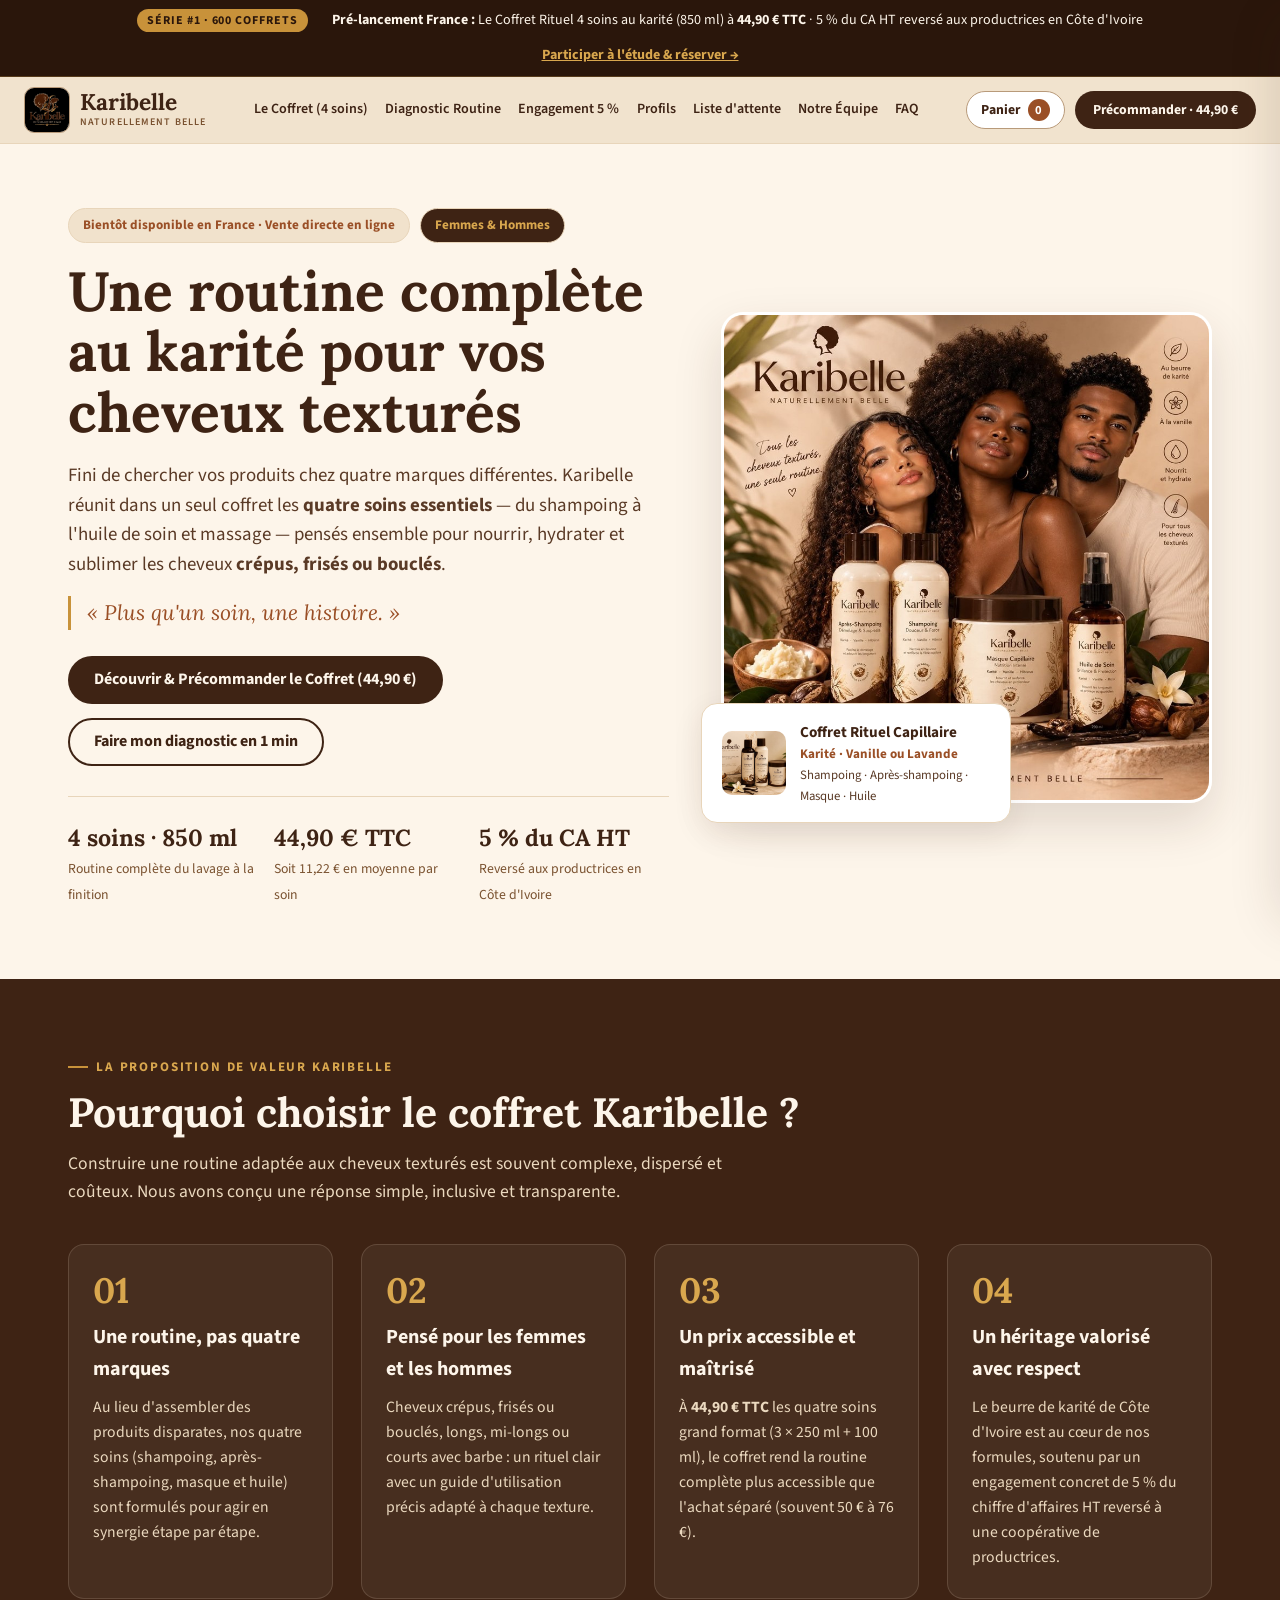
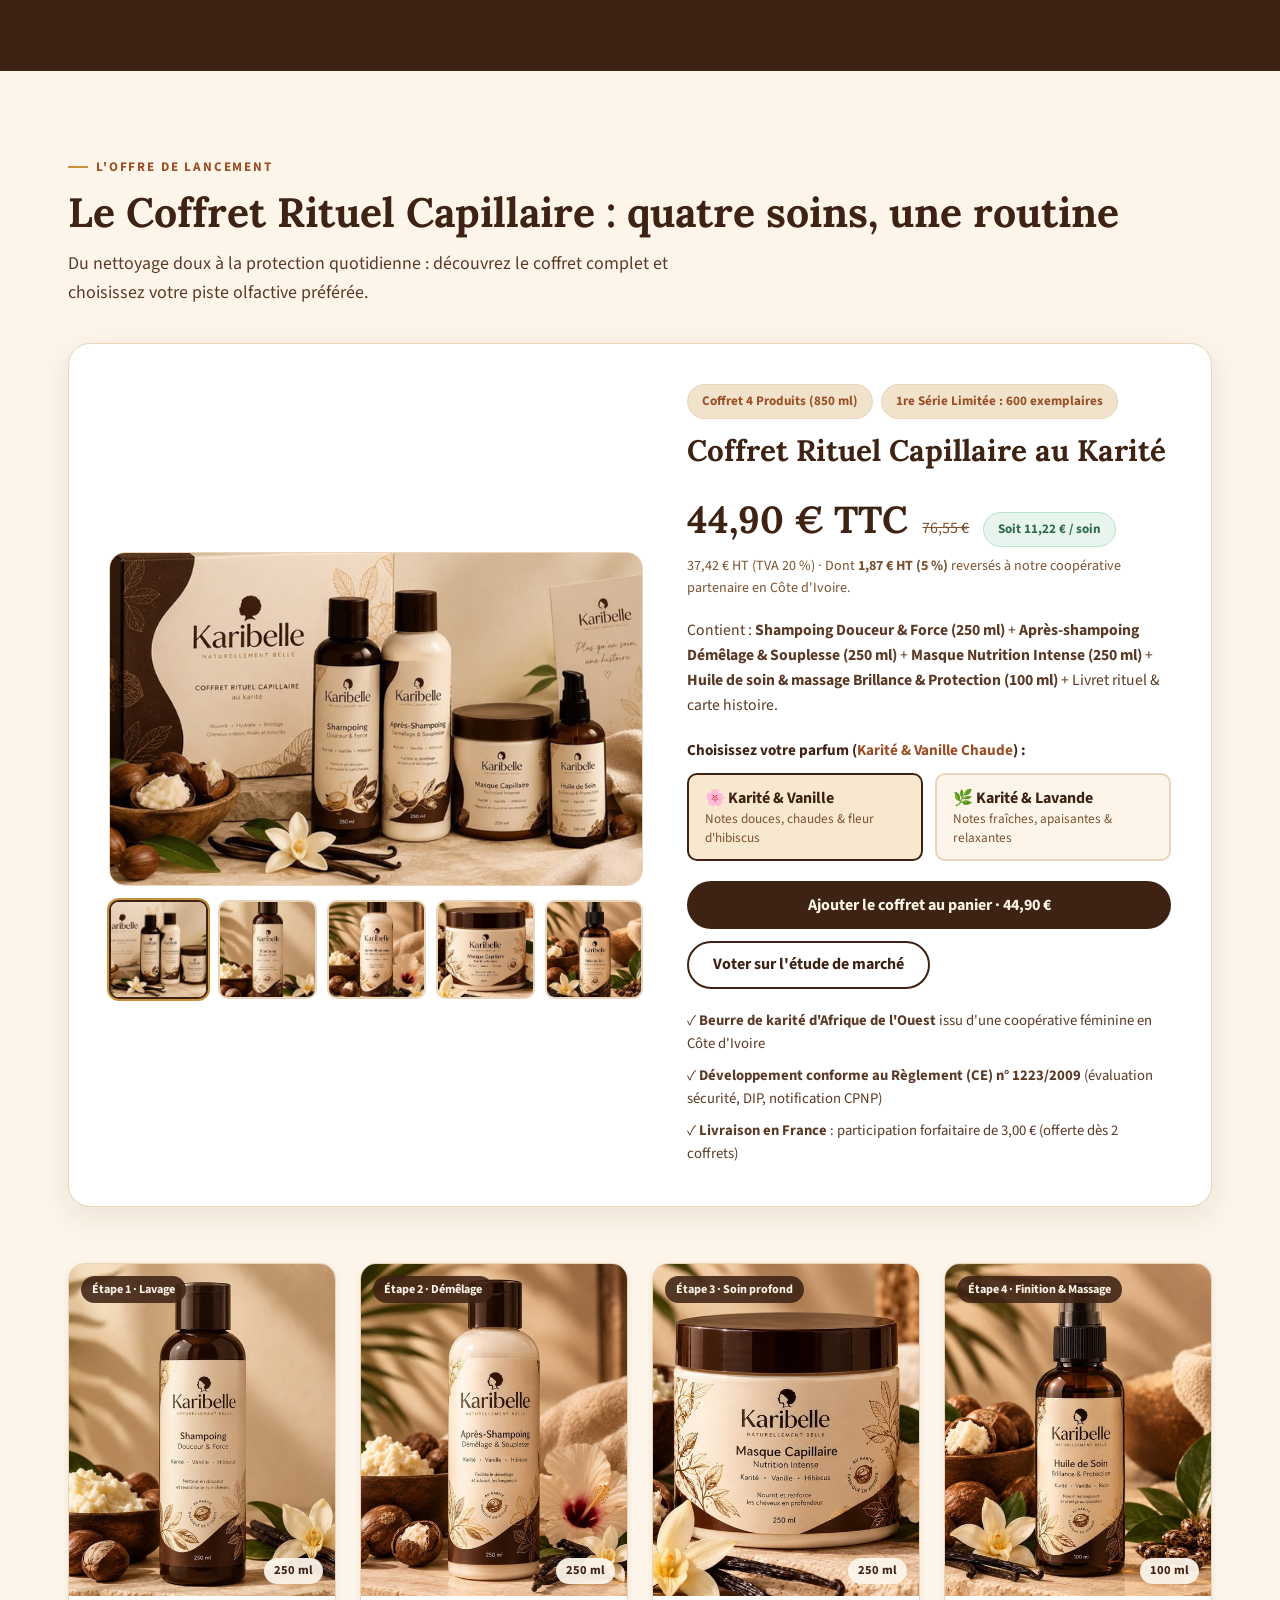
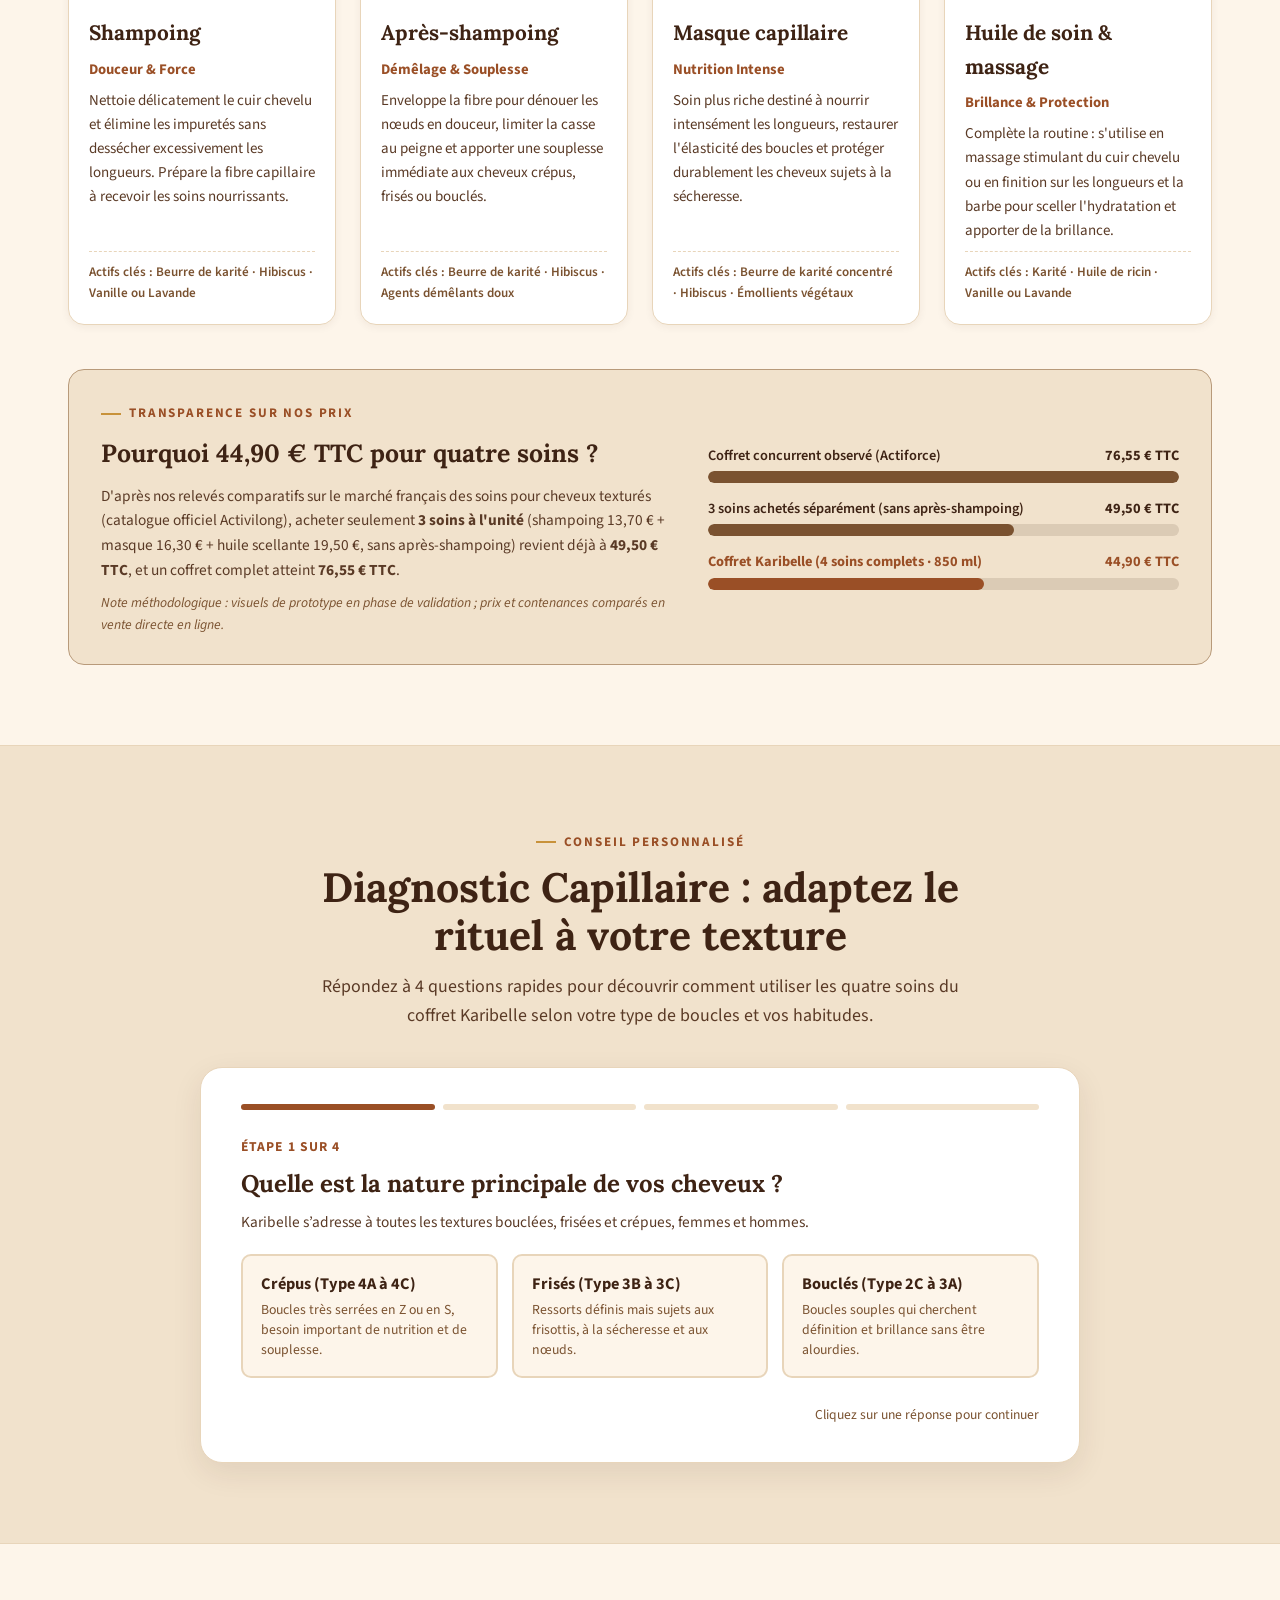
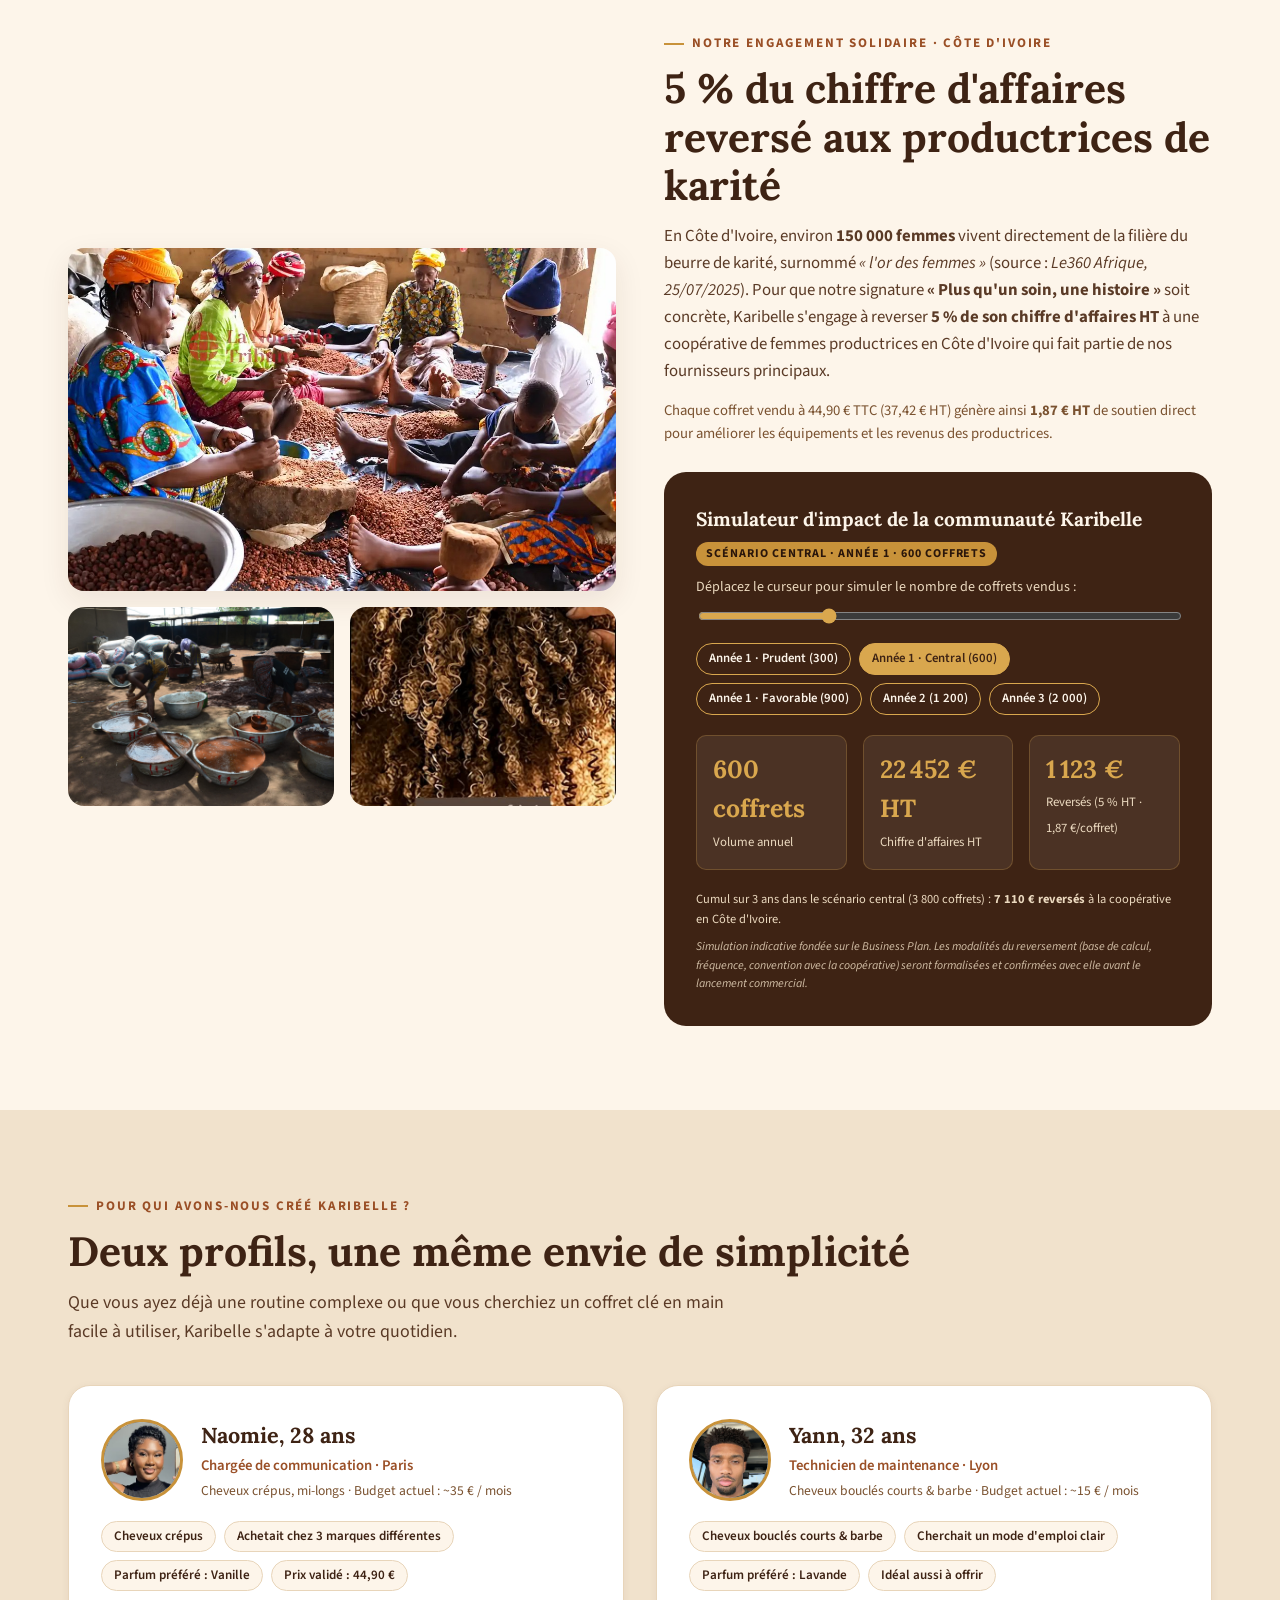
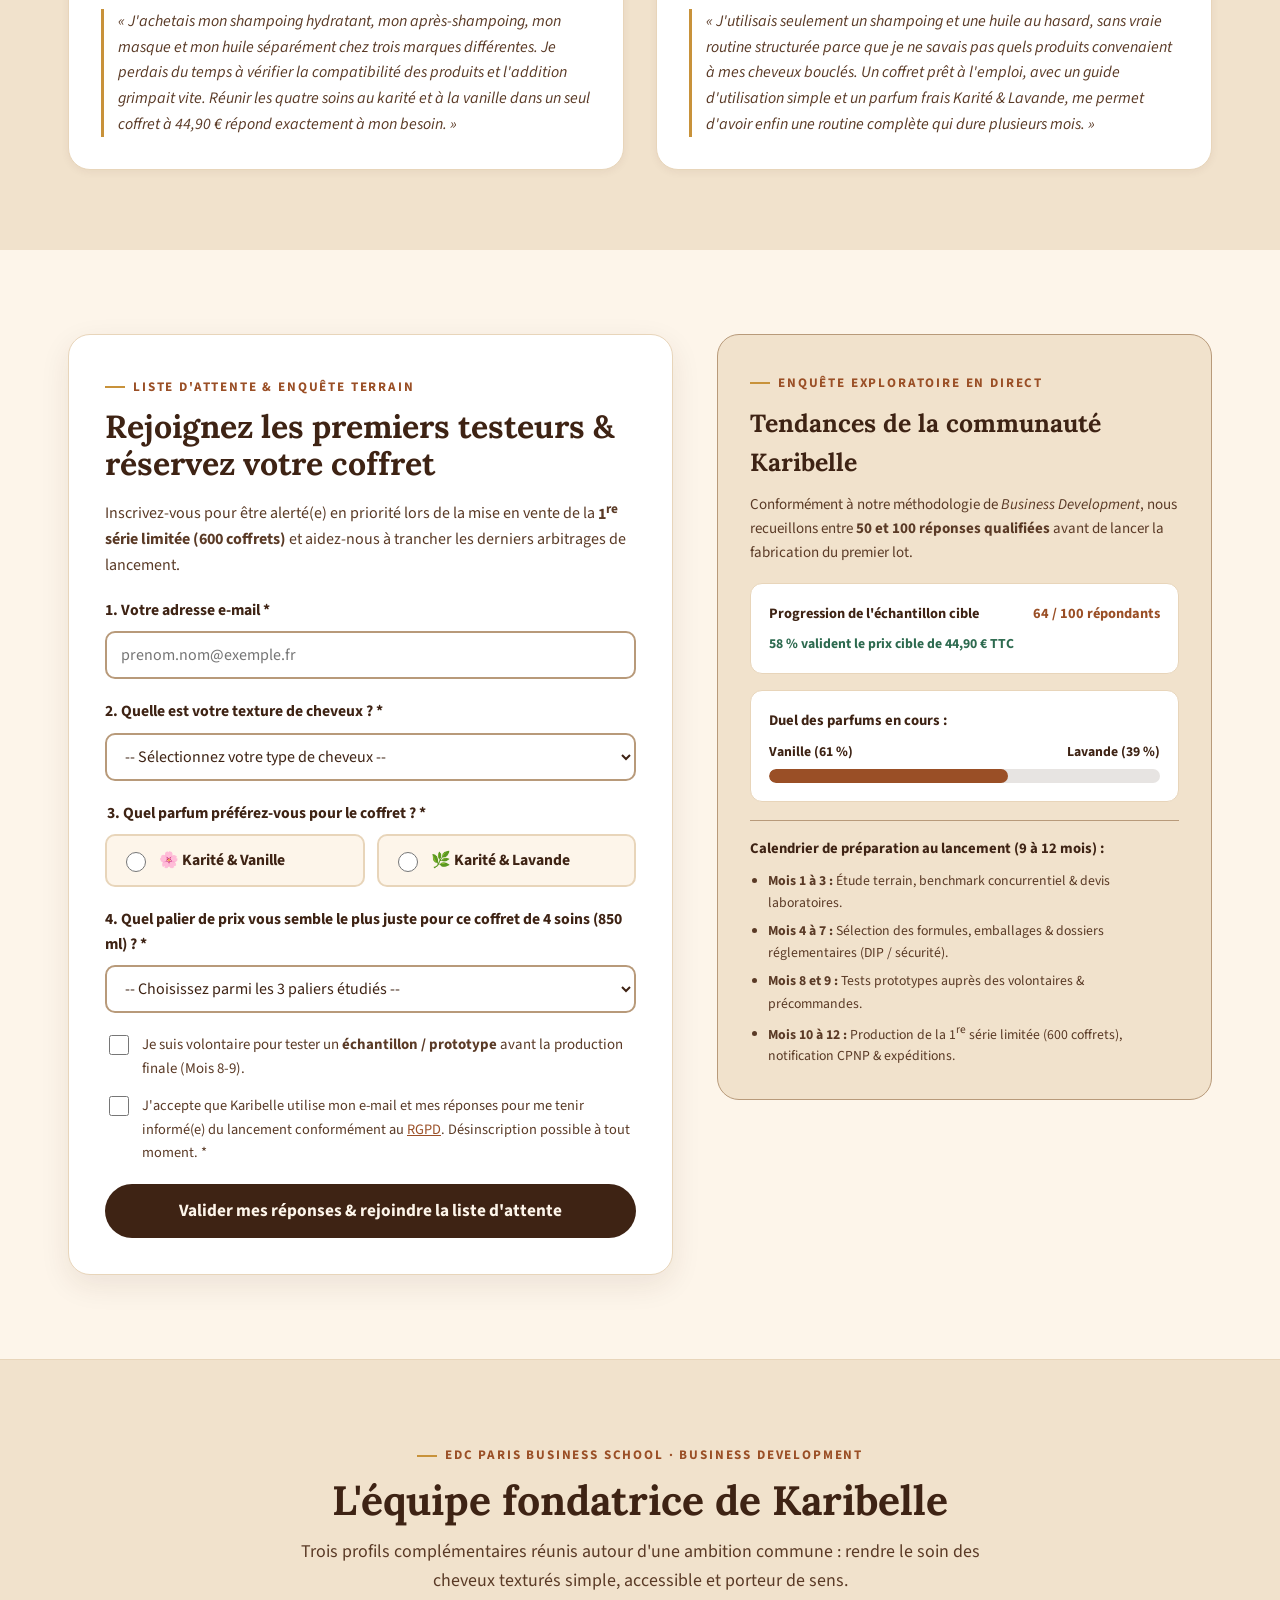
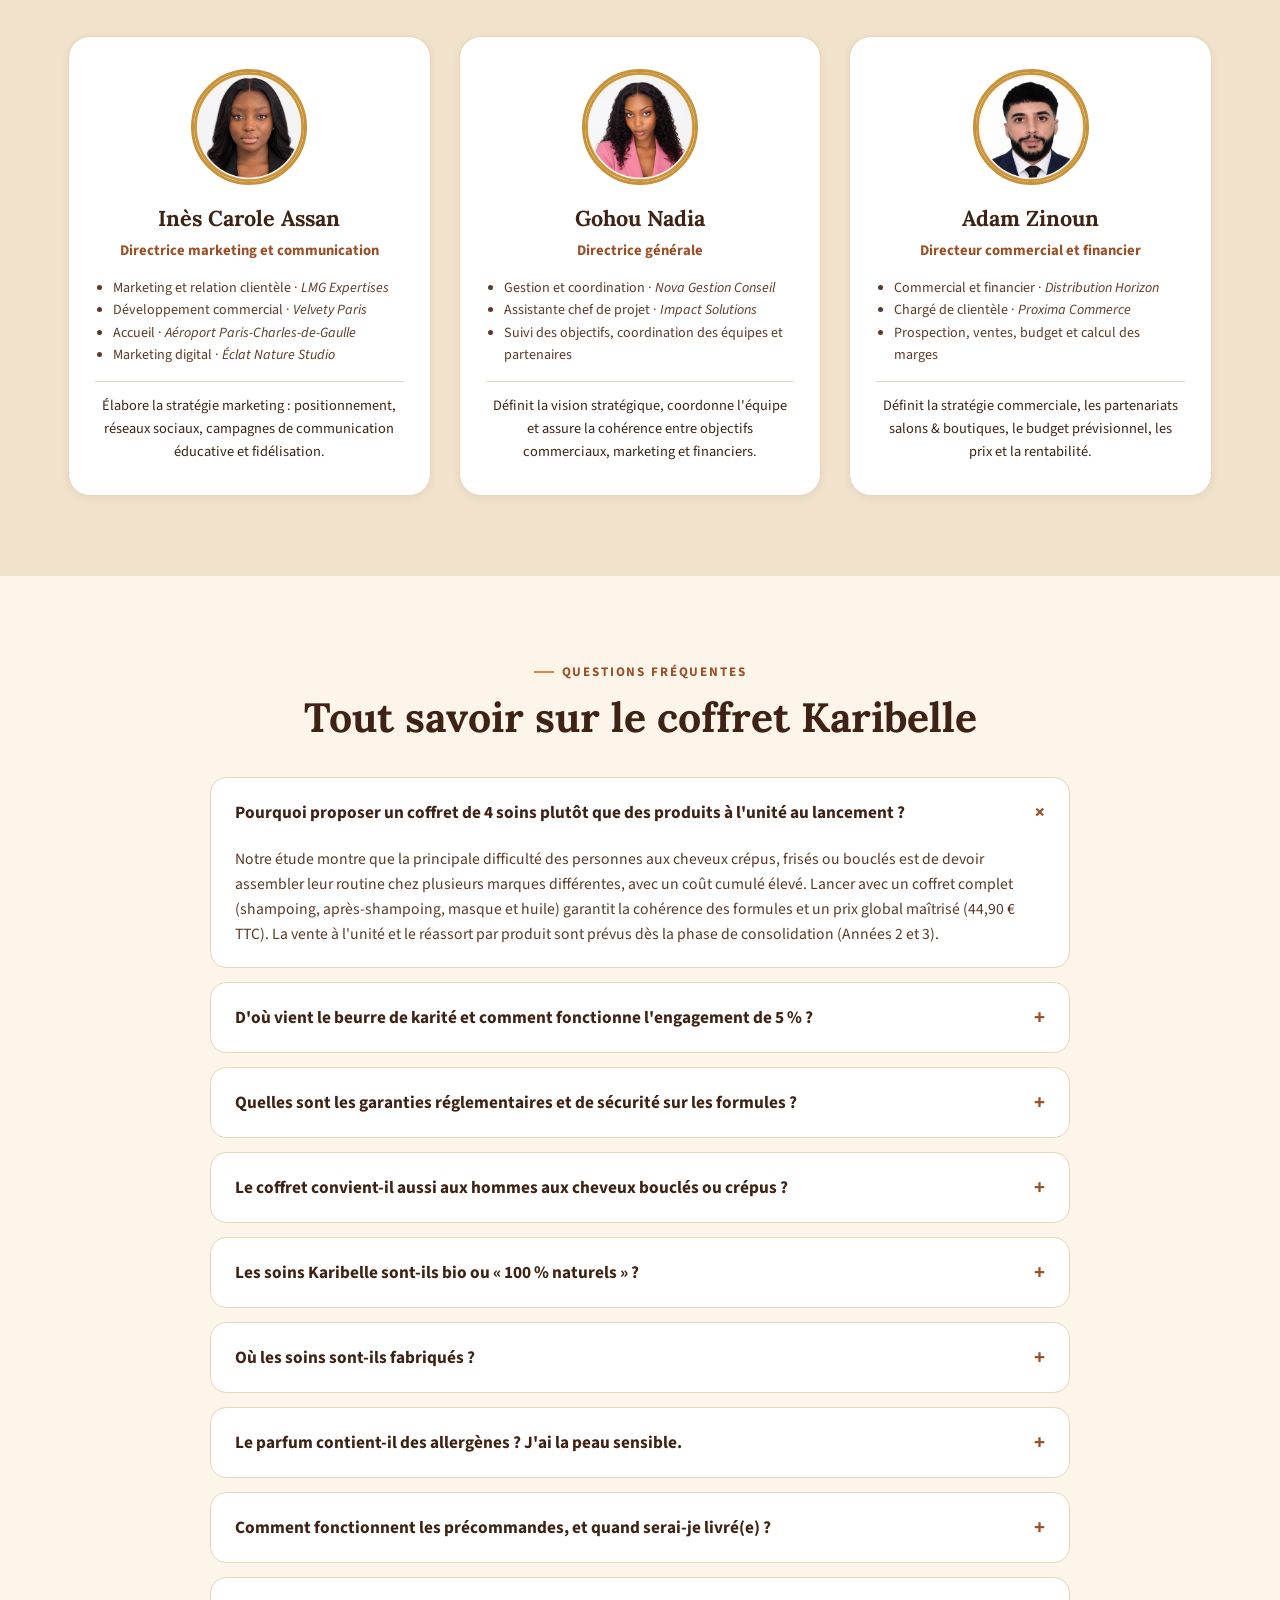
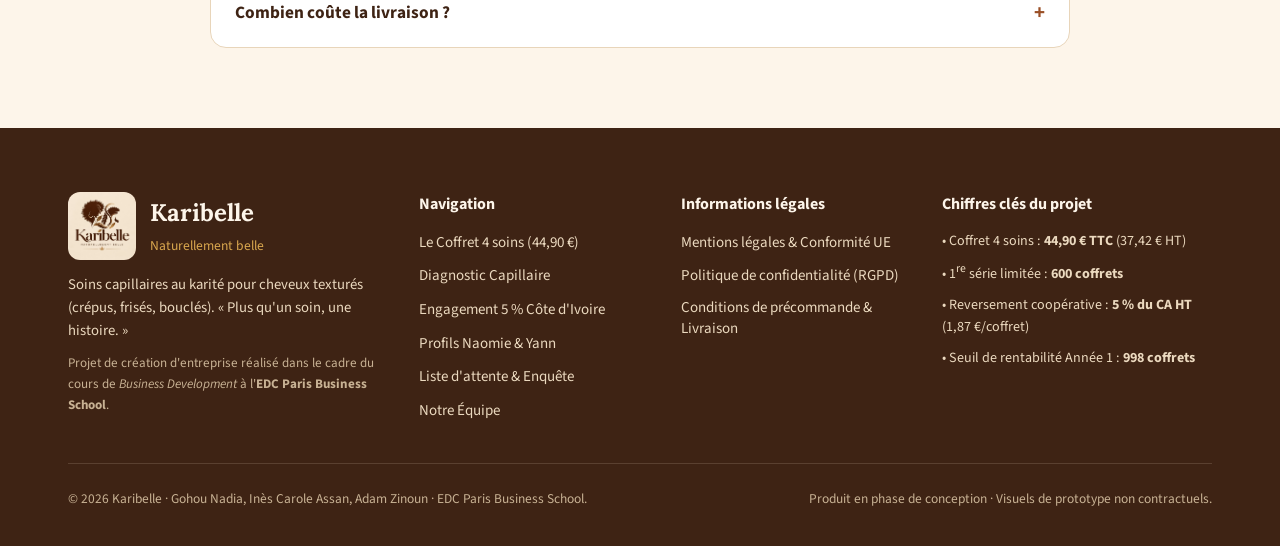
==== commit 25cab5a0: "fix(equipe): intervertir les informations sous les deux premieres photos" ====
--- a/index.html
+++ b/index.html
@@ -680,21 +680,7 @@
 
         <div class="team-grid">
           <article class="team-card">
-            <img src="assets/equipe-nadia.png" alt="Portrait de Gohou Nadia, Directrice générale de Karibelle" class="team-card__photo">
-            <h3 class="team-card__name">Gohou Nadia</h3>
-            <span class="team-card__role">Directrice générale</span>
-            <ul class="team-card__exp">
-              <li>Gestion et coordination · <em>Nova Gestion Conseil</em></li>
-              <li>Assistante chef de projet · <em>Impact Solutions</em></li>
-              <li>Suivi des objectifs, coordination des équipes et partenaires</li>
-            </ul>
-            <p style="margin:0;font-size:0.9rem;color:var(--cacao-dark);border-top:1px solid var(--border-soft);padding-top:12px">
-              Définit la vision stratégique, coordonne l'équipe et assure la cohérence entre objectifs commerciaux, marketing et financiers.
-            </p>
-          </article>
-
-          <article class="team-card">
-            <img src="assets/equipe-ines.png" alt="Portrait d'Inès Carole Assan, Directrice marketing et communication de Karibelle" class="team-card__photo">
+            <img src="assets/equipe-nadia.png" alt="Portrait d'Inès Carole Assan, Directrice marketing et communication de Karibelle" class="team-card__photo">
             <h3 class="team-card__name">Inès Carole Assan</h3>
             <span class="team-card__role">Directrice marketing et communication</span>
             <ul class="team-card__exp">
@@ -705,6 +691,20 @@
             </ul>
             <p style="margin:0;font-size:0.9rem;color:var(--cacao-dark);border-top:1px solid var(--border-soft);padding-top:12px">
               Élabore la stratégie marketing : positionnement, réseaux sociaux, campagnes de communication éducative et fidélisation.
+            </p>
+          </article>
+
+          <article class="team-card">
+            <img src="assets/equipe-ines.png" alt="Portrait de Gohou Nadia, Directrice générale de Karibelle" class="team-card__photo">
+            <h3 class="team-card__name">Gohou Nadia</h3>
+            <span class="team-card__role">Directrice générale</span>
+            <ul class="team-card__exp">
+              <li>Gestion et coordination · <em>Nova Gestion Conseil</em></li>
+              <li>Assistante chef de projet · <em>Impact Solutions</em></li>
+              <li>Suivi des objectifs, coordination des équipes et partenaires</li>
+            </ul>
+            <p style="margin:0;font-size:0.9rem;color:var(--cacao-dark);border-top:1px solid var(--border-soft);padding-top:12px">
+              Définit la vision stratégique, coordonne l'équipe et assure la cohérence entre objectifs commerciaux, marketing et financiers.
             </p>
           </article>
 
--- a/css/styles.css
+++ b/css/styles.css
@@ -163,29 +163,31 @@
 }
 
 .site-header__inner {
-  max-width: 1200px;
+  max-width: 1280px;
   margin: 0 auto;
-  padding: 12px 28px;
+  padding: 10px 24px;
   display: flex;
   align-items: center;
   justify-content: space-between;
-  gap: 20px;
+  gap: 16px;
 }
 
 .brand-logo {
   display: flex;
   align-items: center;
-  gap: 12px;
-  color: var(--cacao-dark);
+  gap: 10px;
+  color: var(--cacao-dark);
+  flex-shrink: 0;
 }
 
 .brand-logo__img {
-  width: 54px;
-  height: 54px;
-  border-radius: 12px;
+  width: 46px;
+  height: 46px;
+  border-radius: 10px;
   object-fit: cover;
   border: 1px solid var(--border-strong);
   background: var(--bg-cream);
+  flex-shrink: 0;
 }
 
 .brand-logo__text {
@@ -195,32 +197,38 @@
 
 .brand-logo__name {
   font-family: var(--font-serif);
-  font-size: 1.6rem;
+  font-size: 1.42rem;
   font-weight: 700;
   line-height: 1.05;
   color: var(--cacao-dark);
+  white-space: nowrap;
 }
 
 .brand-logo__tagline {
-  font-size: 0.72rem;
-  letter-spacing: 0.16em;
+  font-size: 0.63rem;
+  letter-spacing: 0.11em;
   text-transform: uppercase;
   color: var(--cacao-muted);
   font-weight: 600;
+  white-space: nowrap;
 }
 
 .main-nav {
   display: flex;
   align-items: center;
-  gap: 24px;
+  justify-content: center;
+  gap: clamp(10px, 1.35vw, 20px);
+  flex-wrap: nowrap;
+  min-width: 0;
 }
 
 .main-nav__link {
   color: var(--cacao-dark);
   font-weight: 600;
-  font-size: 0.98rem;
-  padding: 6px 2px;
+  font-size: 0.88rem;
+  padding: 6px 0;
   position: relative;
+  white-space: nowrap;
 }
 
 .main-nav__link::after {
@@ -241,7 +249,15 @@
 .header-actions {
   display: flex;
   align-items: center;
-  gap: 12px;
+  gap: 10px;
+  flex-shrink: 0;
+}
+
+.header-actions .btn--sm {
+  min-height: 38px;
+  padding: 0 16px;
+  font-size: 0.86rem;
+  white-space: nowrap;
 }
 
 /* Buttons */
@@ -306,8 +322,10 @@
   display: inline-flex;
   align-items: center;
   gap: 8px;
-  min-height: 42px;
-  padding: 0 16px;
+  min-height: 38px;
+  padding: 0 14px;
+  font-size: 0.86rem;
+  white-space: nowrap;
   border-radius: var(--radius-pill);
   background: var(--bg-white);
   border: 1.5px solid var(--border-strong);
@@ -1584,6 +1602,24 @@
 }
 
 /* Responsive */
+@media (max-width: 1140px) {
+  .site-header__inner {
+    padding: 10px 16px;
+    gap: 10px;
+  }
+  .main-nav {
+    gap: 10px;
+  }
+  .main-nav__link {
+    font-size: 0.81rem;
+  }
+  .header-actions .btn--sm,
+  .cart-trigger-btn {
+    font-size: 0.81rem;
+    padding: 0 12px;
+  }
+}
+
 @media (max-width: 992px) {
   .hero__grid,
   .coffret-hero-box,
